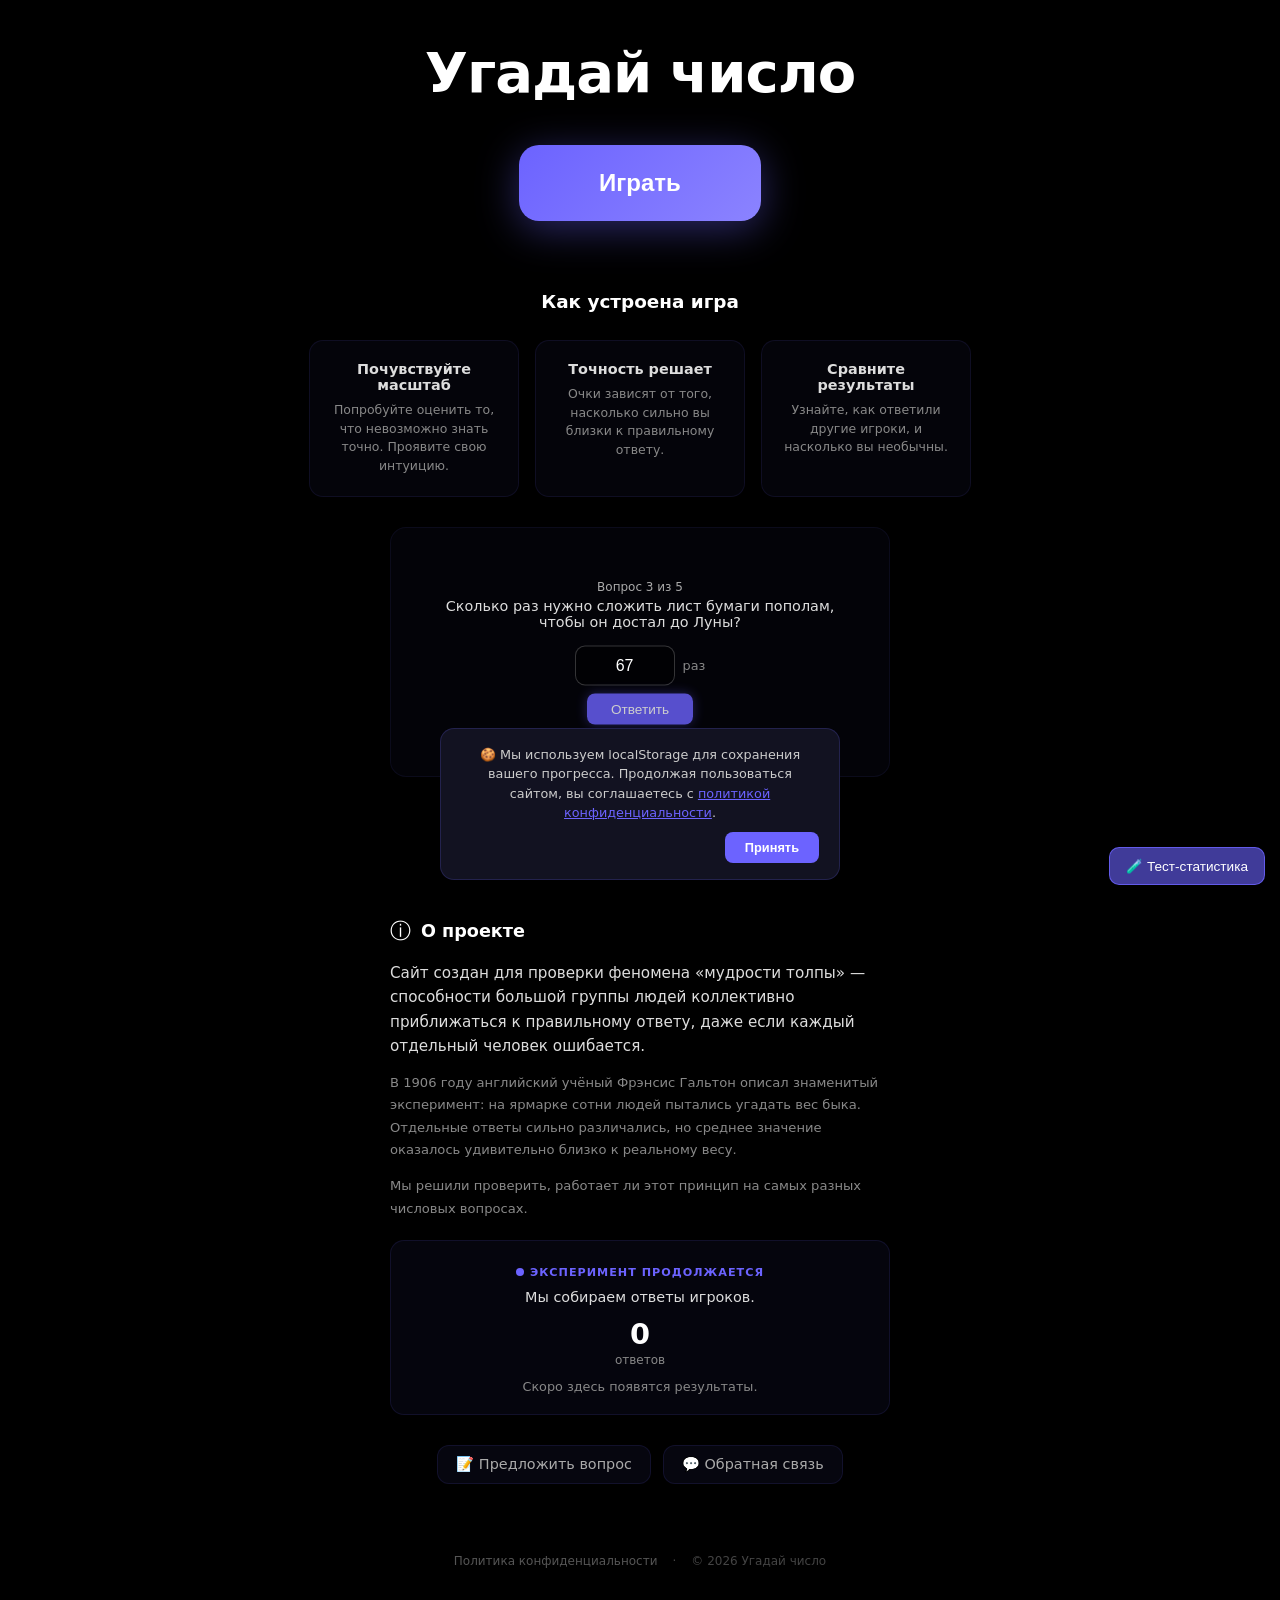
==== templates/index.html @ 9b4be5a0 "Заглушка" ====
<!DOCTYPE html>
<html lang="ru">
<head>
    <meta charset="UTF-8">
    <meta name="viewport" content="width=device-width, initial-scale=1.0">
    <title>Угадай число</title>
    <link rel="stylesheet" href="/static/style.css">
    <link rel="icon" type="image/svg+xml" href="/static/favicon.svg">
    <meta name="description" content="Угадай число — игра на интуицию. Проверьте своё чувство масштаба. Сравните себя с другими игроками.">
    <meta property="og:title" content=" Угадай число">
    <meta property="og:description" content="Проверьте интуицию — угадывайте масштаб всего на свете. 5 вопросов, реальные факты, статистика игроков.">
    <meta property="og:type" content="website">
    <meta property="og:url" content="https://ваш-домен.com">
    <style>
        .home-links {
            display: flex;
            gap: 12px;
            margin-bottom: 50px;
            flex-wrap: wrap;
            justify-content: center;
        }
        .home-link-card {
            padding: 10px 18px;
            background: rgba(108,99,255,0.06);
            border: 1px solid rgba(108,99,255,0.12);
            border-radius: 12px;
            color: #aaa;
            text-decoration: none;
            font-size: 0.9rem;
            font-weight: 500;
            cursor: pointer;
            transition: all 0.2s;
        }
        .home-link-card:hover {
            background: rgba(108,99,255,0.12);
            border-color: rgba(108,99,255,0.25);
            color: #fff;
            transform: translateY(-1px);
        }
    </style>
</head>
<body>

    <div class="container">
        <!-- Главная страница -->
        <div id="home-screen" style="display: flex; flex-direction: column; align-items: center; justify-content: center; min-height: 100vh; text-align: center; background: #000; padding: 40px 20px;">

            <!-- Заголовок -->
            <h1 style="font-size: 3.5rem; margin-bottom: 40px; letter-spacing: -1px;">Угадай число</h1>
            <!-- Кнопка Играть -->
            <button onclick="startGame()" style="padding: 24px 80px; background: linear-gradient(135deg, #6c63ff, #8b83ff); border: none; border-radius: 20px; color: #fff; font-size: 1.5rem; font-weight: 700; cursor: pointer; box-shadow: 0 8px 40px rgba(108,99,255,0.4); transition: all 0.3s; margin-bottom: 70px;"
                onmouseover="this.style.transform='translateY(-4px)'; this.style.boxShadow='0 12px 50px rgba(108,99,255,0.6)';"
                onmouseout="this.style.transform='translateY(0)'; this.style.boxShadow='0 8px 40px rgba(108,99,255,0.4)';"
            >Играть</button>

            <!-- Как это работает -->
            <style>
                .how-step {
                    opacity: 0;
                    transform: translateY(15px);
                    transition: opacity 0.45s ease, transform 0.45s ease;
                }
                .how-step.visible {
                    opacity: 1;
                    transform: translateY(0);
                }
            </style>

            <div style="max-width: 700px; width: 100%; margin: 0 auto 30px;">
                <h3 style="color: #fff; font-size: 1.15rem; font-weight: 600; margin-bottom: 28px; text-align: center;">
                    Как устроена игра
                </h3>

                <div style="display: flex; gap: 16px; justify-content: center; flex-wrap: wrap;">

                    <div class="how-step" style="flex: 1; min-width: 180px; max-width: 210px; padding: 20px 16px; background: rgba(108,99,255,0.04); border-radius: 14px; border: 1px solid rgba(108,99,255,0.1); text-align: center;">
                        <p style="color: #ddd; font-size: 0.9rem; margin: 0 0 8px; font-weight: 600;">
                            Почувствуйте масштаб
                        </p>
                        <p style="color: #888; font-size: 0.78rem; line-height: 1.5; margin: 0;">
                            Попробуйте оценить то, что невозможно знать точно. Проявите свою интуицию.
                        </p>
                    </div>

                    <div class="how-step" style="flex: 1; min-width: 180px; max-width: 210px; padding: 20px 16px; background: rgba(108,99,255,0.04); border-radius: 14px; border: 1px solid rgba(108,99,255,0.1); text-align: center;">
                        <p style="color: #ddd; font-size: 0.9rem; margin: 0 0 8px; font-weight: 600;">
                            Точность решает
                        </p>
                        <p style="color: #888; font-size: 0.78rem; line-height: 1.5; margin: 0;">
                            Очки зависят от того, насколько сильно вы близки к правильному ответу.
                        </p>
                    </div>

                    <div class="how-step" style="flex: 1; min-width: 180px; max-width: 210px; padding: 20px 16px; background: rgba(108,99,255,0.04); border-radius: 14px; border: 1px solid rgba(108,99,255,0.1); text-align: center;">
                        <p style="color: #ddd; font-size: 0.9rem; margin: 0 0 8px; font-weight: 600;">
                            Сравните результаты
                        </p>
                        <p style="color: #888; font-size: 0.78rem; line-height: 1.5; margin: 0;">
                            Узнайте, как ответили другие игроки, и насколько вы необычны.
                        </p>
                    </div>

                </div>
            </div>

            <script>
                const howSteps = document.querySelectorAll('.how-step');

                const howObserver = new IntersectionObserver((entries) => {
                    entries.forEach(entry => {
                        if (entry.isIntersecting) {
                            howSteps.forEach((step, i) => {
                                setTimeout(() => {
                                    step.classList.add('visible');
                                }, i * 300);
                            });
                        } else {
                            howSteps.forEach(step => step.classList.remove('visible'));
                        }
                    });
                }, { threshold: 0.1 });

                const howBlock = howSteps[0]?.parentElement?.parentElement;
                if (howBlock) howObserver.observe(howBlock);
            </script>
            <!-- Демо-анимация игры -->
            <div style="max-width: 500px; width: 100%; margin-bottom: 40px; padding: 20px; background: rgba(108,99,255,0.03); border-radius: 16px; border: 1px solid rgba(108,99,255,0.08); position: relative; overflow: hidden; height: 250px; display: flex; align-items: center; justify-content: center;">

                <div id="demo-container" style="text-align: center; width: 100%; position: relative;">

                    <!-- Сцена 1: Вопрос + ввод -->
                    <div id="demo-question" style="position: absolute; top: 50%; left: 50%; transform: translate(-50%, -50%); width: 100%; opacity: 1; transition: opacity 0.25s; pointer-events: none;">
                        <p style="color: #aaa; font-size: 0.75rem; margin-bottom: 4px;">Вопрос 3 из 5</p>
                        <p style="color: #ddd; font-size: 0.9rem; margin-bottom: 16px; padding: 0 10px;">Сколько раз нужно сложить лист бумаги пополам, чтобы он достал до Луны?</p>

                        <div style="display: flex; gap: 8px; justify-content: center; align-items: center; margin-bottom: 8px;">
                            <div style="position: relative; display: inline-block;">
                                <input type="text" id="demo-answer" disabled style="width: 100px; padding: 10px 12px; background: rgba(0,0,0,0.4); border: 1px solid rgba(255,255,255,0.2); border-radius: 10px; color: #fff; text-align: center; font-size: 1rem; caret-color: transparent;">
                                <span id="demo-cursor" style="position: absolute; right: 14px; top: 50%; transform: translateY(-50%); color: #6c63ff; font-size: 1.1rem; animation: demoBlink 1.8s infinite;">|</span>
                            </div>
                            <span style="color: #888; font-size: 0.8rem;">раз</span>
                        </div>
                        <button id="demo-submit-btn" disabled style="padding: 8px 24px; background: #6c63ff; border: none; border-radius: 8px; color: #fff; font-size: 0.85rem; opacity: 0.8; box-shadow: 0 0 12px rgba(108,99,255,0.4);">Ответить</button>
                    </div>

                    <!-- Сцена 2: Очки -->
                    <div id="demo-score" style="position: absolute; top: 50%; left: 50%; transform: translate(-50%, -50%); width: 100%; opacity: 0; transition: opacity 0.25s; pointer-events: none;">
                        <p style="color: #fff; font-size: 1rem; font-weight: 900; margin-bottom: 8px; text-shadow: 0 0 10px rgba(255,255,255,0.3);">Рейтинг:</p>
                        <p id="demo-score-value" style="font-size: 2.8rem; font-weight: 900; color: #ffd700; text-shadow: 0 0 30px rgba(255,215,0,0.7); margin: 0 0 6px;">0</p>
                    </div>

                    <!-- Сцена 3: Статистика -->
                    <div id="demo-stats" style="position: absolute; top: 50%; left: 50%; transform: translate(-50%, -50%); width: 100%; opacity: 0; transition: opacity 0.25s; pointer-events: none;">
                        <p style="color: #ddd; font-size: 0.9rem; font-weight: 600; margin-bottom: 8px;">Результаты</p>
                        <canvas id="demo-chart" width="420" height="170"></canvas>
                        <div id="demo-indices" style="display: flex; justify-content: center; gap: 18px; margin-top: 4px;">
                            <span class="demo-index" style="color: #b39ddb; font-size: 0.75rem; font-weight: 600; transition: transform 0.3s cubic-bezier(0.175, 0.885, 0.32, 1.275);">🧭 9.2</span>
                            <span class="demo-index" style="color: #ffe082; font-size: 0.75rem; font-weight: 600; transition: transform 0.3s cubic-bezier(0.175, 0.885, 0.32, 1.275);">⚡ 6.8</span>
                            <span class="demo-index" style="color: #ffcc80; font-size: 0.75rem; font-weight: 600; transition: transform 0.3s cubic-bezier(0.175, 0.885, 0.32, 1.275);">🎰 7.1</span>
                        </div>
                    </div>

                </div>
            </div>

            <style>
                @keyframes demoBlink {
                    0%, 40%, 100% { opacity: 1; }
                    20%, 60% { opacity: 0; }
                }
            </style>

            <script>
                let demoTimers = [];
                let demoRunning = false;
                let chartAnimFrame = null;
                let typeTimer = null;

                document.addEventListener('visibilitychange', () => {
                    if (document.hidden) {
                        demoTimers.forEach(t => clearTimeout(t));
                        demoTimers = [];
                        if (chartAnimFrame) cancelAnimationFrame(chartAnimFrame);
                        if (typeTimer) clearInterval(typeTimer);
                        demoRunning = false;
                    } else {
                        if (!demoRunning) resetDemo();
                    }
                });

                function resetDemo() {
                    if (demoRunning) return;
                    demoRunning = true;

                    demoTimers.forEach(t => clearTimeout(t));
                    demoTimers = [];
                    if (chartAnimFrame) cancelAnimationFrame(chartAnimFrame);
                    if (typeTimer) clearInterval(typeTimer);

                    const question = document.getElementById('demo-question');
                    const score = document.getElementById('demo-score');
                    const stats = document.getElementById('demo-stats');

                    // Все сцены в одной точке, управляем только opacity
                    question.style.opacity = '1';
                    score.style.opacity = '0';
                    stats.style.opacity = '0';

                    document.getElementById('demo-score-value').textContent = '0';

                    const canvas = document.getElementById('demo-chart');
                    if (canvas) canvas.getContext('2d').clearRect(0, 0, canvas.width, canvas.height);

                    document.querySelectorAll('.demo-index').forEach(el => el.style.transform = 'translateY(0)');

                    document.getElementById('demo-answer').value = '';
                    document.getElementById('demo-cursor').style.display = 'inline';

                    const btn = document.getElementById('demo-submit-btn');
                    btn.style.opacity = '0.8';
                    btn.style.transform = 'scale(1)';
                    btn.style.background = '#6c63ff';
                    btn.style.boxShadow = '0 0 12px rgba(108,99,255,0.4)';

                    demoTimers.push(setTimeout(() => {
                        document.getElementById('demo-cursor').style.display = 'none';
                        typeAnswer('67', () => {
                            demoTimers.push(setTimeout(() => {
                                pressButton();
                                demoTimers.push(setTimeout(() => {
                                    // Вопрос → очки
                                    question.style.opacity = '0';
                                    demoTimers.push(setTimeout(() => {
                                        score.style.opacity = '1';
                                        animateScoreValue(12528, () => {
                                            demoTimers.push(setTimeout(() => {
                                                // Очки → статистика
                                                score.style.opacity = '0';
                                                demoTimers.push(setTimeout(() => {
                                                    stats.style.opacity = '1';
                                                    drawDemoChart(() => {
                                                        animateIndices();
                                                        demoTimers.push(setTimeout(() => {
                                                            // Статистика → вопрос
                                                            stats.style.opacity = '0';
                                                            demoTimers.push(setTimeout(() => {
                                                                demoRunning = false;
                                                                resetDemo();
                                                            }, 300));
                                                        }, 2500));
                                                    });
                                                }, 300));
                                            }, 800));
                                        });
                                    }, 300));
                                }, 350));
                            }, 300));
                        });
                    }, 1500));
                }

                function pressButton() {
                    const btn = document.getElementById('demo-submit-btn');
                    btn.style.transform = 'scale(0.95)';
                    btn.style.background = '#5a52e0';
                    setTimeout(() => {
                        btn.style.transform = 'scale(1)';
                    }, 150);
                }

                function typeAnswer(text, callback) {
                    const input = document.getElementById('demo-answer');
                    input.value = '';
                    let i = 0;
                    typeTimer = setInterval(() => {
                        if (i <= text.length) {
                            input.value = text.substring(0, i);
                            i++;
                        } else {
                            clearInterval(typeTimer);
                            typeTimer = null;
                            if (callback) callback();
                        }
                    }, 100);
                }

                function animateScoreValue(target, callback) {
                    const el = document.getElementById('demo-score-value');
                    el.textContent = '0';
                    const duration = 500;
                    const start = performance.now();

                    function update(now) {
                        const p = Math.min((now - start) / duration, 1);
                        const eased = 1 - Math.pow(1 - p, 3);
                        const val = Math.floor(target * eased);
                        el.textContent = '+' + val.toLocaleString();
                        if (p < 1) {
                            requestAnimationFrame(update);
                        } else {
                            el.textContent = '+' + target.toLocaleString();
                            el.style.transition = 'transform 0.2s cubic-bezier(0.175, 0.885, 0.32, 1.275)';
                            el.style.transform = 'scale(1.3)';
                            setTimeout(() => {
                                el.style.transform = 'scale(1)';
                                if (callback) callback();
                            }, 200);
                        }
                    }
                    requestAnimationFrame(update);
                }

                function drawDemoChart(callback) {
                    const canvas = document.getElementById('demo-chart');
                    if (!canvas) return;
                    const ctx = canvas.getContext('2d');
                    const w = canvas.width, h = canvas.height;
                    ctx.clearRect(0, 0, w, h);

                    const bars = [
                        { pct: 10, label: '<10' },
                        { pct: 18, label: '10–35' },
                        { pct: 30, label: '35–64' },
                        { pct: 26, label: '64–102', isUser: true },
                        { pct: 16, label: '>102' }
                    ];

                    const maxPct = 30;
                    const barH = 25;
                    const gap = 5;
                    const totalH = bars.length * (barH + gap);
                    const startY = (h - totalH) / 2;
                    const chartW = w - 120;
                    const labelX = 85;

                    const animStart = performance.now();
                    const animDuration = 500;

                    function animate(now) {
                        const progress = Math.min((now - animStart) / animDuration, 1);
                        const eased = 1 - Math.pow(1 - progress, 3);

                        ctx.clearRect(0, 0, w, h);

                        bars.forEach((bar, i) => {
                            const y = startY + i * (barH + gap);
                            const barW = (bar.pct / maxPct) * chartW * 0.85 * eased;

                            const gradient = ctx.createLinearGradient(labelX, 0, labelX + barW, 0);
                            if (bar.isUser) {
                                gradient.addColorStop(0, '#ffd700');
                                gradient.addColorStop(1, '#ffaa00');
                            } else {
                                gradient.addColorStop(0, '#6c63ff');
                                gradient.addColorStop(1, '#8b83ff');
                            }
                            ctx.fillStyle = gradient;
                            ctx.shadowColor = bar.isUser ? 'rgba(255,215,0,0.4)' : 'transparent';
                            ctx.shadowBlur = bar.isUser ? 6 : 0;
                            ctx.beginPath();
                            ctx.roundRect(labelX, y, Math.max(barW, 3), barH, 5);
                            ctx.fill();
                            ctx.shadowBlur = 0;

                            if (progress > 0.3) {
                                const alpha = Math.min(1, (progress - 0.3) / 0.4);
                                ctx.globalAlpha = alpha;
                                ctx.fillStyle = bar.isUser ? '#000' : '#fff';
                                ctx.font = 'bold 10px sans-serif';
                                ctx.textAlign = barW > 45 ? 'right' : 'left';
                                const textX = barW > 45 ? labelX + barW - 8 : labelX + barW + 8;
                                ctx.fillText(bar.pct + '%', textX, y + barH/2 + 4);
                                ctx.globalAlpha = 1;
                            }

                            if (bar.isUser && progress > 0.25) {
                                ctx.fillStyle = '#ffd700';
                                ctx.font = 'bold 10px sans-serif';
                                ctx.textAlign = 'left';
                                ctx.fillText('Вы точнее 37%', labelX + barW + 8, y + barH/2 + 4);
                            }

                            ctx.fillStyle = '#999';
                            ctx.font = '9px sans-serif';
                            ctx.textAlign = 'right';
                            ctx.fillText(bar.label, labelX - 8, y + barH/2 + 3);
                        });

                        if (progress < 1) {
                            chartAnimFrame = requestAnimationFrame(animate);
                        } else {
                            if (callback) callback();
                        }
                    }
                    chartAnimFrame = requestAnimationFrame(animate);
                }

                function animateIndices() {
                    const indices = document.querySelectorAll('.demo-index');
                    indices.forEach((el, i) => {
                        setTimeout(() => {
                            el.style.transform = 'translateY(-8px)';
                            setTimeout(() => el.style.transform = 'translateY(0)', 300);
                        }, i * 100);
                    });
                }

                resetDemo();

                const demoBlock = document.getElementById('demo-container').parentElement;
                const demoObserver = new IntersectionObserver((entries) => {
                    entries.forEach(entry => {
                        if (entry.isIntersecting && !demoRunning) resetDemo();
                    });
                }, { threshold: 0.3 });
                demoObserver.observe(demoBlock);
            </script>
            <!-- О проекте -->
            <div id="project-block" style="max-width: 500px; width: 100%; margin-bottom: 30px; margin-top: 100px; text-align: left;">

                <div style="display: flex; align-items: center; gap: 10px; margin-bottom: 16px;">
                    <span style="font-size: 1.3rem;">ⓘ</span>
                    <h3 style="color: #fff; font-size: 1.1rem; margin: 0; font-weight: 600;">О проекте</h3>
                </div>

                <p style="color: #ddd; font-size: 0.95rem; line-height: 1.6; margin: 0 0 14px; font-weight: 500;">
                    Сайт создан для проверки феномена «мудрости толпы» — способности большой группы людей коллективно приближаться к правильному ответу, даже если каждый отдельный человек ошибается.
                </p>

                <p style="color: #888; font-size: 0.82rem; line-height: 1.7; margin: 0 0 14px;">
                    В 1906 году английский учёный Фрэнсис Гальтон описал знаменитый эксперимент: на ярмарке сотни людей пытались угадать вес быка. Отдельные ответы сильно различались, но среднее значение оказалось удивительно близко к реальному весу.
                </p>

                <p style="color: #888; font-size: 0.82rem; line-height: 1.7; margin: 0 0 20px;">
                    Мы решили проверить, работает ли этот принцип на самых разных числовых вопросах.
                </p>

                <!-- Статус эксперимента -->
                <div style="padding: 20px; background: rgba(108,99,255,0.05); border-radius: 14px; border: 1px solid rgba(108,99,255,0.12); text-align: center;">

                    <div style="display: inline-flex; align-items: center; gap: 6px; margin-bottom: 10px;">
                        <span style="width: 8px; height: 8px; border-radius: 50%; background: #6c63ff; animation: pulse-dot 2s infinite;"></span>
                        <span style="color: #6c63ff; font-size: 0.7rem; font-weight: 700; letter-spacing: 1px;">ЭКСПЕРИМЕНТ ПРОДОЛЖАЕТСЯ</span>
                    </div>

                    <p style="color: #ddd; font-size: 0.9rem; margin: 0 0 12px; font-weight: 500;">Мы собираем ответы игроков.</p>

                    <div style="margin-bottom: 12px;">
                        <span id="total-answers-count" style="font-size: 1.8rem; font-weight: 800; color: #fff; display: inline-block;">0</span>
                        <p style="color: #888; font-size: 0.75rem; margin: 2px 0 0;">ответов</p>
                    </div>

                    <p style="color: #888; font-size: 0.8rem; margin: 0;">Скоро здесь появятся результаты.</p>

                </div>

            </div>

            <style>
                @keyframes pulse-dot {
                    0%, 100% { opacity: 1; }
                    50% { opacity: 0.3; }
                }
            </style>

            <script>
                // Загрузка реального количества ответов
                let totalAnswersAnimated = false;

                async function loadTotalAnswers() {
                    try {
                        const response = await fetch('/api/total-answers');
                        const data = await response.json();
                        const el = document.getElementById('total-answers-count');
                        if (el && data.total) {
                            window._totalAnswersValue = data.total;
                            // Наблюдатель скролла
                            const statsBlock = document.getElementById('project-block');
                            if (statsBlock) {
                                const observer = new IntersectionObserver((entries) => {
                                    entries.forEach(entry => {
                                        if (entry.isIntersecting) {
                                            animateNumber(el, window._totalAnswersValue);
                                        }
                                    });
                                }, { threshold: 0.3 });
                                observer.observe(statsBlock);
                            }
                        }
                    } catch (e) {}
                }

                function animateNumber(el, target) {
                    const duration = 1500;
                    const start = performance.now();

                    function update(now) {
                        const p = Math.min((now - start) / duration, 1);
                        const eased = 1 - Math.pow(1 - p, 3);
                        const val = Math.floor(target * eased);
                        el.textContent = val.toLocaleString();

                        if (p < 1) {
                            requestAnimationFrame(update);
                        } else {
                            el.textContent = target.toLocaleString();

                            // Прыжок — с задержкой чтобы transition успел примениться
                            setTimeout(() => {
                                el.style.transition = 'transform 0.25s cubic-bezier(0.175, 0.885, 0.32, 1.275)';
                                el.style.transform = 'scale(1.15)';

                                setTimeout(() => {
                                    el.style.transform = 'scale(1)';
                                }, 250);
                            }, 50);
                        }
                    }
                    requestAnimationFrame(update);
                }

                loadTotalAnswers();
            </script>

            <!-- Карточки-ссылки -->
            <div class="home-links" style="margin-bottom: 50px;">
                <a class="home-link-card" href="javascript:void(0)" onclick="openForm('question')">📝 Предложить вопрос</a>
                <a class="home-link-card" href="javascript:void(0)" onclick="openForm('feedback')">💬 Обратная связь</a>
            </div>

            <!-- Футер -->
            <div style="color: #444; font-size: 0.75rem; margin-top: 20px; display: flex; gap: 15px;">
                <a href="/static/privacy.html" style="color: #555; text-decoration: none;">Политика конфиденциальности</a>
                <span>·</span>
                <span>© 2026 Угадай число</span>
            </div>
            <!-- Cookie-баннер -->
            <div id="cookie-banner" style="position: fixed; bottom: 20px; left: 50%; transform: translateX(-50%); background: rgba(20,20,35,0.95); border: 1px solid rgba(108,99,255,0.2); border-radius: 14px; padding: 16px 20px; z-index: 999; max-width: 400px; width: calc(100% - 40px); backdrop-filter: blur(20px); display: none;">
                <p style="color: #ccc; font-size: 0.8rem; margin: 0 0 10px; line-height: 1.5;">
                    🍪 Мы используем localStorage для сохранения вашего прогресса. Продолжая пользоваться сайтом, вы соглашаетесь с <a href="/static/privacy.html" style="color: #6c63ff;">политикой конфиденциальности</a>.
                </p>
                <div style="display: flex; gap: 10px; justify-content: flex-end;">
                    <button onclick="acceptCookies()" style="padding: 8px 20px; background: #6c63ff; border: none; border-radius: 8px; color: #fff; cursor: pointer; font-size: 0.8rem; font-weight: 600;">Принять</button>
                </div>
            </div>

            <script>
                function acceptCookies() {
                    localStorage.setItem('cookies_accepted', 'true');
                    document.getElementById('cookie-banner').style.display = 'none';
                }

                // Показываем баннер если ещё не принят
                if (!localStorage.getItem('cookies_accepted')) {
                    document.getElementById('cookie-banner').style.display = 'block';
                }
            </script>
        </div>

        <!-- Шапка -->
        <header style="display: none;">
            <h1>Угадай число</h1>
            <div class="score-board">
                <div class="progress-dots" id="progress-dots">
                    <span class="dot active"></span>
                    <span class="dot"></span>
                    <span class="dot"></span>
                    <span class="dot"></span>
                    <span class="dot"></span>
                </div>
                <span style="background: rgba(255,255,255,0.05); padding: 6px 10px; border-radius: 20px; font-size: 0.9rem; backdrop-filter: blur(10px); white-space: nowrap;">
                    <span id="current-score" style="color: #fff;">0</span>
                </span>
            </div>
        </header>

        <!-- Карточка вопроса -->
        <main id="game-screen" style="display: none;">
            <div class="card">
                <img id="fact-image" class="card-image blurred" src="" alt="" style="display: none;">
                <div class="question-area">
                    <div class="score-popup" id="score-popup" style="display: none;">
                        <span class="score-popup-text" id="score-popup-text">+0</span>
                    </div>
                    <p class="question-text" id="question-text">Загрузка...</p>
                </div>
                <div class="answer-area">
                    <div class="input-group">
                        <input type="number" id="user-answer" placeholder="Ваше число" autofocus autocomplete="off" inputmode="numeric" pattern="[0-9]*" step="1" min="0">
                        <span class="unit" id="unit-label"></span>
                    </div>
                    <button class="submit-btn" onclick="submitAnswer()">Ответить</button>
                </div>
            </div>
        </main>

        <!-- Таблица лидеров -->
        <aside id="leaderboard-screen" style="display: none;">
            <h2>🏆 Таблица лидеров</h2>
            <ol id="leaderboard-list"></ol>
            <button onclick="restartGame()">Играть ещё</button>
        </aside>

        <!-- Экран статистики -->
        <aside id="stats-screen" style="display: none; position: fixed; top: 0; left: 0; width: 100%; height: 100vh; z-index: 20; background: #000; overflow-y: auto; padding: 40px 20px 40px;">
            <h2 style="text-align: center; margin-bottom: 30px; color: #fff;">Результаты</h2>
            <div id="stats-container"></div>
            <div style="text-align: center; margin-top: 40px; padding-bottom: 20px;">
                <button onclick="restartGame()" style="padding: 16px 48px; background: linear-gradient(135deg, #6c63ff, #8b83ff); border: none; border-radius: 16px; color: #fff; font-size: 1.2rem; font-weight: 700; cursor: pointer; transition: all 0.3s; box-shadow: 0 4px 20px rgba(108,99,255,0.3);"
                    onmouseover="this.style.transform='translateY(-2px)'; this.style.boxShadow='0 8px 30px rgba(108,99,255,0.5)';"
                    onmouseout="this.style.transform='translateY(0)'; this.style.boxShadow='0 4px 20px rgba(108,99,255,0.3)';"
                >В меню</button>
            </div>
        </aside>
    </div>

    <script>
        let currentFactId = null;
        let totalScore = 0;
        let questionsAnswered = 0;
        const TOTAL_QUESTIONS = 5;
        const userId = getUserId();
        let currentGameAnswers = [];
        let questionStartTime = 0;

        const categoryStyles = {
            200:   { color: '#fff', glow: '#9e9e9e', bg: 'rgba(158,158,158,0.3)' },
            800:   { color: '#fff', glow: '#80deea', bg: 'rgba(128,222,234,0.3)' },
            2000:  { color: '#fff', glow: '#42a5f5', bg: 'rgba(66,165,245,0.3)' },
            4000:  { color: '#fff', glow: '#ef5350', bg: 'rgba(239,83,80,0.3)' },
            6500:  { color: '#fff', glow: '#ab47bc', bg: 'rgba(171,71,188,0.3)' },
            10000: { color: '#fff', glow: '#f48fb1', bg: 'rgba(244,143,177,0.3)' },
            15000: { color: '#fff', glow: '#ffd700', bg: 'rgba(255,215,0,0.4)' }
        };

        function getCategoryStyle(points) {
            const thresholds = Object.keys(categoryStyles).map(Number).sort((a, b) => a - b);
            let style = categoryStyles[200];
            for (const t of thresholds) if (points >= t) style = categoryStyles[t];
            return style;
        }

        function getUserId() {
            let id = localStorage.getItem('guess_user_id');
            if (!id) { id = crypto.randomUUID(); localStorage.setItem('guess_user_id', id); }
            return id;
        }

        function openForm(type) {
            const modal = document.createElement('div');
            modal.style.cssText = `position: fixed; top: 0; left: 0; width: 100%; height: 100%; background: rgba(0,0,0,0.8); z-index: 200; display: flex; align-items: center; justify-content: center;`;

            let innerHTML = '';
            if (type === 'question') {
                innerHTML = `
                    <div style="background: #1a1a2e; padding: 30px; border-radius: 16px; max-width: 450px; width: 90%; border: 1px solid rgba(255,255,255,0.1);">
                        <h3 style="margin-bottom: 15px; color: #fff;">📝 Предложить вопрос</h3>
                        <textarea id="form-question" placeholder="Введите вопрос" rows="2" style="width: 100%; padding: 12px; background: rgba(255,255,255,0.05); border: 1px solid rgba(255,255,255,0.15); border-radius: 10px; color: #fff; margin-bottom: 10px; font-size: 0.9rem; resize: none; font-family: inherit; overflow-y: auto;"></textarea>
                        <input id="form-answer" placeholder="Правильный ответ (число)" type="number" style="width: 100%; padding: 12px; background: rgba(255,255,255,0.05); border: 1px solid rgba(255,255,255,0.15); border-radius: 10px; color: #fff; margin-bottom: 10px; font-size: 0.9rem;">
                        <input id="form-unit" placeholder="Единица измерения" style="width: 100%; padding: 12px; background: rgba(255,255,255,0.05); border: 1px solid rgba(255,255,255,0.15); border-radius: 10px; color: #fff; margin-bottom: 10px; font-size: 0.9rem;">
                        <input id="form-email" placeholder="Email (необязательно)" type="email" style="width: 100%; padding: 12px; background: rgba(255,255,255,0.05); border: 1px solid rgba(255,255,255,0.15); border-radius: 10px; color: #fff; margin-bottom: 15px; font-size: 0.9rem;">
                        <div style="display: flex; gap: 10px;">
                            <button onclick="submitForm('question')" style="flex: 1; padding: 12px; background: #6c63ff; border: none; border-radius: 10px; color: #fff; cursor: pointer; font-weight: 600;">Отправить</button>
                            <button onclick="closeModal()" style="padding: 12px 20px; background: rgba(255,255,255,0.1); border: none; border-radius: 10px; color: #aaa; cursor: pointer;">Отмена</button>
                        </div>
                    </div>`;
            } else {
                innerHTML = `
                    <div style="background: #1a1a2e; padding: 30px; border-radius: 16px; max-width: 450px; width: 90%; border: 1px solid rgba(255,255,255,0.1);">
                        <h3 style="margin-bottom: 15px; color: #fff;">💬 Обратная связь</h3>
                        <textarea id="form-text" placeholder="Ваше сообщение..." rows="3" style="width: 100%; padding: 12px; background: rgba(255,255,255,0.05); border: 1px solid rgba(255,255,255,0.15); border-radius: 10px; color: #fff; margin-bottom: 10px; font-size: 0.9rem; resize: none; font-family: inherit; overflow-y: auto;"></textarea>
                        <input id="form-email2" placeholder="Email (необязательно)" type="email" style="width: 100%; padding: 12px; background: rgba(255,255,255,0.05); border: 1px solid rgba(255,255,255,0.15); border-radius: 10px; color: #fff; margin-bottom: 15px; font-size: 0.9rem;">
                        <div style="display: flex; gap: 10px;">
                            <button onclick="submitForm('feedback')" style="flex: 1; padding: 12px; background: #6c63ff; border: none; border-radius: 10px; color: #fff; cursor: pointer; font-weight: 600;">Отправить</button>
                            <button onclick="closeModal()" style="padding: 12px 20px; background: rgba(255,255,255,0.1); border: none; border-radius: 10px; color: #aaa; cursor: pointer;">Отмена</button>
                        </div>
                    </div>`;
            }

            modal.innerHTML = innerHTML;
            modal.id = 'current-modal';
            document.body.appendChild(modal);

            modal.addEventListener('click', e => { if (e.target === modal) closeModal(); });
            document.addEventListener('keydown', function esc(e) { if (e.key === 'Escape') { closeModal(); document.removeEventListener('keydown', esc); }});
        }

        function closeModal() {
            const modal = document.getElementById('current-modal');
            if (modal) modal.remove();
        }

        function submitForm(type) {
            if (type === 'question') {
                const q = document.getElementById('form-question').value.trim();
                const a = document.getElementById('form-answer').value.trim();
                const u = document.getElementById('form-unit').value.trim();
                const e = document.getElementById('form-email').value.trim();
                if (!q || !a || !u) { alert('Заполните обязательные поля!'); return; }
                fetch('/api/suggest-question', { method: 'POST', headers: {'Content-Type':'application/json'}, body: JSON.stringify({question:q, answer:parseFloat(a), unit:u, email:e}) })
                .then(() => { closeModal(); alert('✅ Вопрос отправлен!'); })
                .catch(() => { closeModal(); alert('✅ Сохранено локально!'); });
            } else {
                const t = document.getElementById('form-text').value.trim();
                const e = document.getElementById('form-email2').value.trim();
                if (!t) { alert('Напишите сообщение!'); return; }
                fetch('/api/feedback', { method: 'POST', headers: {'Content-Type':'application/json'}, body: JSON.stringify({text:t, email:e}) })
                .then(() => { closeModal(); alert('💬 Спасибо!'); })
                .catch(() => { closeModal(); alert('💬 Сохранено локально!'); });
            }
        }

        // ===== ИГРОВЫЕ ФУНКЦИИ =====
        function startGame() {
            document.getElementById('home-screen').style.display = 'none';
            document.getElementById('game-screen').style.display = 'block';
            document.querySelector('header').style.display = 'flex';
            totalScore = 0;
            questionsAnswered = 0;
            currentGameAnswers = [];
            document.getElementById('current-score').textContent = '0';
            loadQuestion();
        }

        function restartGame() {
            totalScore = 0;
            questionsAnswered = 0;
            currentGameAnswers = [];
            document.getElementById('current-score').textContent = '0';
            document.getElementById('game-screen').style.display = 'none';
            document.getElementById('leaderboard-screen').style.display = 'none';
            document.getElementById('stats-screen').style.display = 'none';
            document.querySelector('header').style.display = 'none';
            document.getElementById('home-screen').style.display = 'flex';
            document.querySelectorAll('.dot').forEach((dot, index) => {
                dot.classList.remove('active', 'done');
                if (index === 0) dot.classList.add('active');
            });
        }


        async function loadQuestion() {
            if (questionsAnswered >= TOTAL_QUESTIONS) {
                endGame();
                return;
            }
            questionStartTime = performance.now();

            const response = await fetch('/api/question');
            const data = await response.json();

            currentFactId = data.fact_id;
            document.getElementById('question-text').textContent = data.question;
            document.getElementById('unit-label').textContent = data.unit;
            document.getElementById('user-answer').value = '';
            document.getElementById('score-popup').style.display = 'none';
            document.getElementById('user-answer').focus();

            const img = document.getElementById('fact-image');
            document.querySelector('.card').classList.remove('revealed');
            if (data.image_url) {
                img.style.opacity = '0';
                img.classList.add('blurred');
                img.classList.remove('revealed');
                img.style.display = 'block';

                const newImg = new Image();
                newImg.onload = () => {
                    img.src = data.image_url;
                    img.style.opacity = '1';
                };
                newImg.src = data.image_url;

                if (newImg.complete) {
                    img.src = data.image_url;
                    img.style.opacity = '1';
                }
            } else {
                img.style.display = 'none';
            }
        }

        function multiply(factor) {
            const input = document.getElementById('user-answer');
            input.value = (parseFloat(input.value) || 0) * factor;
            input.focus();
        }

        function addZero() {
            const input = document.getElementById('user-answer');
            input.value = (input.value || '') + '0';
            input.focus();
        }

        function animateScoreBrawlStars(container, element, targetPoints, style) {
            return new Promise(resolve => {
                const duration = 1200 + (targetPoints / 15000) * 1400;
                const startTime = performance.now();

                const intensity = Math.min(1, targetPoints / 15000);
                const baseGlow = 10 + intensity * 20; // было 15 + intensity * 50
                const baseFontSize = 3.5;

                element.style.color = '#fff';
                element.style.textShadow = `
                    0 0 ${baseGlow * 0.5}px ${style.glow},
                    0 0 ${baseGlow}px ${style.glow}
                `;
                element.style.fontSize = baseFontSize + 'rem';

                function update(currentTime) {
                    const elapsed = currentTime - startTime;
                    const progress = Math.min(elapsed / duration, 1);

                    const eased = progress < 0.5
                        ? 4 * progress * progress * progress
                        : 1 - Math.pow(-2 * progress + 2, 3) / 2;

                    const currentValue = Math.floor(targetPoints * eased);
                    element.textContent = '+' + currentValue.toLocaleString();

                    if (progress < 1) {
                        requestAnimationFrame(update);
                    } else {
                        element.textContent = '+' + targetPoints.toLocaleString();

                        // Лёгкая вспышка без гигантских теней
                        element.style.textShadow = `
                            0 0 ${baseGlow * 2}px ${style.glow},
                            0 0 ${baseGlow * 4}px ${style.glow}
                        `;

                        setTimeout(() => {
                            element.style.transition = 'text-shadow 0.2s ease';
                            element.style.textShadow = ''; // Сбрасываем, чтобы CSS мог управлять
                            setTimeout(() => {
                                element.style.transition = '';
                                resolve();
                            }, 200);
                        }, 100);
                    }
                }
                requestAnimationFrame(update);
            });
        }

        async function submitAnswer() {
            const answer = parseFloat(document.getElementById('user-answer').value);
            if (isNaN(answer) || answer < 0) return;

            const btn = document.querySelector('.submit-btn');
            const input = document.getElementById('user-answer');

            if (btn.disabled) return; // двойная защита

            btn.disabled = true;
            input.disabled = true;
            btn.textContent = 'Ответить';

            const response = await fetch('/api/check', {
                method: 'POST',
                headers: { 'Content-Type': 'application/json' },
                body: JSON.stringify({ fact_id: currentFactId, user_answer: answer })
            });
            const data = await response.json();

            const answerTime = (performance.now() - questionStartTime) / 1000;
            // После получения data:
            currentGameAnswers.push({
                fact_id: currentFactId,
                question: document.getElementById('question-text').textContent,
                user_answer: answer,
                correct_answer: data.correct_answer,
                points: data.points,
                answer_time: answerTime
            });

            // Отправляем на сервер
            fetch('/api/save-answer', {
                method: 'POST',
                headers: { 'Content-Type': 'application/json' },
                body: JSON.stringify({
                    fact_id: currentFactId,
                    user_answer: answer,
                    correct_answer: data.correct_answer,
                    points: data.points,
                    user_id: userId
                })
            });

            const img = document.getElementById('fact-image');
            if (img.style.display !== 'none') {
                img.classList.remove('blurred');
                img.classList.add('revealed');
                document.querySelector('.card').classList.add('revealed');
            }

            const style = getCategoryStyle(data.points);
            const popup = document.getElementById('score-popup');
            const popupText = document.getElementById('score-popup-text');

            // Шаг 1: Набор очков
            popup.style.display = 'block';
            popup.style.opacity = '1';
            await animateScoreBrawlStars(popup, popupText, data.points, style);

            // Шаг 2: Корона для 15000
            if (data.points >= 15000) {
                popup.classList.add('crowned');
                popupText.style.textShadow = ''; //0 0 8px #ffd700
                popupText.textContent = '+' + data.points.toLocaleString();

                await new Promise(r => setTimeout(r, 2400));

                popup.classList.add('crowned-flyaway');
                await new Promise(r => setTimeout(r, 600));

                popup.classList.remove('crowned', 'crowned-flyaway');
                popupText.style.textShadow = '';
            }

            // Шаг 3: Перелёт в общий счёт
            await cartoonFlyToTotal(popup, data.points, style);

            // Шаг 4: Общий счёт
            totalScore += data.points;
            document.getElementById('current-score').textContent = totalScore.toLocaleString();
            animateTotalBump();

            questionsAnswered++;

            // Обновляем точки после ответа
            document.querySelectorAll('.dot').forEach((dot, index) => {
                dot.classList.remove('active', 'done');
                if (index < questionsAnswered) dot.classList.add('done');
                if (index === questionsAnswered && questionsAnswered < TOTAL_QUESTIONS) dot.classList.add('active');
            });

            let pause;
            if (data.points >= 15000) pause = 300;
            else if (data.points >= 10000) pause = 800;
            else if (data.points >= 6500) pause = 1000;
            else pause = 800;

            setTimeout(() => {
                btn.disabled = false;
                input.disabled = false;
                btn.textContent = 'Ответить';
                input.focus();
                loadQuestion();
            }, pause);
        }

        function cartoonFlyToTotal(popup, points, style) {
            return new Promise(resolve => {
                const totalEl = document.getElementById('current-score');
                const popupRect = popup.getBoundingClientRect();
                const totalRect = totalEl.getBoundingClientRect();

                const startX = popupRect.left + popupRect.width / 2;
                const startY = popupRect.top + popupRect.height / 2;
                const endX = totalRect.left + totalRect.width / 2;
                const endY = totalRect.top + totalRect.height / 2;

                const flyer = document.createElement('div');
                flyer.textContent = '+' + points.toLocaleString();
                flyer.style.cssText = `
                    position: fixed;
                    left: ${startX}px;
                    top: ${startY}px;
                    font-size: 2rem;
                    font-weight: 900;
                    color: ${style.color};
                    text-shadow: 0 0 20px ${style.glow}, 0 0 40px ${style.glow};
                    z-index: 1000;
                    pointer-events: none;
                    transform: translate(-50%, -50%) scale(1);
                `;
                document.body.appendChild(flyer);

                popup.style.display = 'none';

                const totalDuration = 600;
                const startTime = performance.now();

                function animate(currentTime) {
                    const elapsed = currentTime - startTime;
                    const progress = Math.min(elapsed / totalDuration, 1);

                    let currentX = startX;
                    let currentY = startY;
                    let scale = 1;

                    if (progress < 0.2) {
                        const p = progress / 0.2;
                        currentY = startY - 40 * Math.sin(p * Math.PI);
                        scale = 1 + p * 0.3;
                    } else if (progress < 0.35) {
                        const p = (progress - 0.2) / 0.15;
                        currentY = startY + p * 50;
                        scale = 1.3 - p * 0.4;
                    } else {
                        const p = (progress - 0.35) / 0.65;
                        const eased = Math.pow(p, 3);
                        currentX = startX + (endX - startX) * eased;
                        currentY = startY + 50 + (endY - startY - 50) * eased;
                        scale = 0.9 - p * 0.5;
                    }

                    flyer.style.left = currentX + 'px';
                    flyer.style.top = currentY + 'px';
                    flyer.style.transform = `translate(-50%, -50%) scale(${scale})`;
                    flyer.style.opacity = 1 - progress * 0.2;

                    if (progress < 1) {
                        requestAnimationFrame(animate);
                    } else {
                        flyer.style.transition = 'all 0.1s ease';
                        flyer.style.transform = 'translate(-50%, -50%) scale(1.5)';
                        flyer.style.opacity = '0';
                        setTimeout(() => {
                            flyer.remove();
                            resolve();
                        }, 100);
                    }
                }
                requestAnimationFrame(animate);
            });
        }
        function animateTotalBump() {
            const el = document.getElementById('current-score');
            el.style.transition = 'transform 0.15s cubic-bezier(0.175, 0.885, 0.32, 1.275)';
            el.style.transform = 'scale(1.5)';
            el.style.color = '#ffd700';
            setTimeout(() => {
                el.style.transform = 'scale(1)';
                el.style.color = '#fff';
            }, 200);
        }

        async function endGame() {
            document.getElementById('game-screen').style.display = 'none';
            document.getElementById('leaderboard-screen').style.display = 'none';
            document.getElementById('stats-screen').style.display = 'block';

            // Сохраняем общий счёт
            await fetch('/api/save-score', {
                method: 'POST',
                headers: { 'Content-Type': 'application/json' },
                body: JSON.stringify({ user_id: userId, score: totalScore })
            });

            // Загружаем статистику
            await loadStats();
            loadLeaderboard();
        }

        async function loadStats() {
            const container = document.getElementById('stats-container');

            let html = '';

            // Легенда
            html += `
                <div id="legend-block" style="max-width: 550px; margin: 0 auto 25px auto; padding: 14px 20px; background: rgba(108,99,255,0.06); border-radius: 14px; border: 1px solid rgba(108,99,255,0.12); font-size: 0.85rem; color: #aaa; font-weight: 600; text-align: center;">
                    <span class="legend-icon">🙋</span> Вы
                    <span style="margin: 0 16px;"></span>
                    <span class="legend-icon">👥</span> Игроки
                    <span style="margin: 0 16px;"></span>
                    <span class="legend-icon">%</span> — доля ответов в диапазоне
                </div>
            `;

            // Заглушка на время загрузки
            container.innerHTML = html + `
                <div style="text-align: center; padding: 60px 20px; color: #555; font-size: 1rem;">
                    Ожидание результатов...
                </div>
            `;

            // Графики
            const factIds = currentGameAnswers.map(a => a.fact_id);
            const statsRes = await fetch('/api/stats-batch', {
                method: 'POST',
                headers: { 'Content-Type': 'application/json' },
                body: JSON.stringify({ fact_ids: factIds })
            });
            const allStats = await statsRes.json();

            for (let i = 0; i < currentGameAnswers.length; i++) {
                const ans = currentGameAnswers[i];
                const stats = allStats[String(ans.fact_id)] || { bins: [], total_answers: 0 };

                html += `<div class="stats-chart">`;
                html += `<h3>Вопрос ${i + 1}: ${ans.question}</h3>`;

                if (stats.bins && stats.bins.length > 0) {
                    html += `<canvas id="chart-${i}" width="550" height="250"></canvas>`;

                    const allAnswers = stats.all_answers || [];
                    const correctAnswer = stats.correct_answer;
                    const errors = [];
                    allAnswers.forEach(a => errors.push(Math.abs(a - correctAnswer)));
                    errors.sort((a, b) => a - b);
                    const medianError = errors.length > 0 ? errors[Math.floor(errors.length / 2)] : 0;

                    let difficultyStars;
                    if (medianError < correctAnswer * 0.1) difficultyStars = '⭐⭐⭐⭐⭐';
                    else if (medianError < correctAnswer * 0.3) difficultyStars = '⭐⭐⭐⭐';
                    else if (medianError < correctAnswer * 0.7) difficultyStars = '⭐⭐⭐';
                    else if (medianError < correctAnswer * 2) difficultyStars = '⭐⭐';
                    else difficultyStars = '⭐';

                    html += `<span class="your-answer-marker">Ваш ответ: ${ans.user_answer.toLocaleString()}</span>`;
                    html += `<p style="color: #ffd700; margin-top: 5px; font-size: 0.85rem;">Сложность: ${difficultyStars}</p>`;
                } else {
                    html += `<p style="color: #888;">Вы первый, кто ответил на этот вопрос!</p>`;
                }
                html += `</div>`;
            }

            // ===== РАСЧЁТ ИНДЕКСОВ =====

            const totalPoints = currentGameAnswers.reduce((sum, a) => sum + a.points, 0);

            const rankRes = await fetch('/api/score-percentile', {
                method: 'POST',
                headers: { 'Content-Type': 'application/json' },
                body: JSON.stringify({ score: totalPoints })
            });
            const rankData = await rankRes.json();
            const topPercent = 100 - rankData.percentile;

            // Калибровка
            let calibrationScore = 0;
            currentGameAnswers.forEach(ans => {
                if (ans.correct_answer > 0) {
                    const orderCorrect = Math.floor(Math.log10(ans.correct_answer));
                    const orderUser = Math.floor(Math.log10(Math.max(1, Math.abs(ans.user_answer))));
                    const orderDiff = Math.abs(orderCorrect - orderUser);
                    if (orderDiff === 0) calibrationScore += 10;
                    else if (orderDiff === 1) calibrationScore += 7;
                    else if (orderDiff === 2) calibrationScore += 4;
                    else calibrationScore += 1;
                }
            });
            const calibration = parseFloat((calibrationScore / currentGameAnswers.length).toFixed(2));

            // Уверенность
            const avgTime = currentGameAnswers.reduce((sum, a) => sum + (a.answer_time), 0) / currentGameAnswers.length;
            const confidence = Math.min(10, Math.max(0, parseFloat(((1 - avgTime / 15) * 10).toFixed(2))));

            // Рискованность
            let riskScore = 0;
            currentGameAnswers.forEach(ans => {
                if (ans.correct_answer > 0) {
                    const ratio = Math.abs(ans.user_answer) / Math.max(1, ans.correct_answer);
                    if (ratio > 100 || ratio < 0.01) riskScore += 10;
                    else if (ratio > 10 || ratio < 0.1) riskScore += 7;
                    else if (ratio > 2 || ratio < 0.5) riskScore += 4;
                    else riskScore += 1;
                }
            });
            const riskiness = Math.min(10, parseFloat((riskScore / currentGameAnswers.length).toFixed(2)));

            // ===== HTML БЛОК =====

            html += `
                <div id="rating-block" style="max-width: 550px; margin: 30px auto 0 auto; text-align: center; padding: 25px; background: rgba(108,99,255,0.08); border-radius: 16px; border: 1px solid rgba(108,99,255,0.15);">
                    <p style="font-size: 1.2rem; color: #ddd; margin-bottom: 8px;">
                        Рейтинг: <span id="rating-score" style="font-weight: 800; color: #ffd700; text-shadow: 0 0 10px rgba(255,215,0,0.3);">0 баллов</span>
                    </p>
                    <p style="font-size: 1.2rem; color: #ddd; margin-bottom: 20px;">
                        <span id="rating-percent" style="font-weight: 800; color: #8b83ff;">Топ 100%</span>
                    </p>
                    <div style="display: flex; justify-content: space-around; gap: 10px;">
                        <div style="text-align: center; position: relative;">
                            <canvas id="ring-calibration" width="80" height="80"></canvas>
                            <div style="color: #ddd; font-size: 0.8rem; margin-top: 4px; font-weight: 600;">
                                Калибровка
                                <span class="info-icon" data-tooltip="Насколько точно вы оцениваете масштаб чисел. Учитывает, попадаете ли вы в правильный разряд." style="cursor: help; display: inline-block; width: 16px; height: 16px; background: rgba(255,255,255,0.15); border-radius: 50%; text-align: center; line-height: 16px; font-size: 10px; color: #aaa; margin-left: 2px;">?</span>
                            </div>
                        </div>
                        <div style="text-align: center; position: relative;">
                            <canvas id="ring-confidence" width="80" height="80"></canvas>
                            <div style="color: #ddd; font-size: 0.8rem; margin-top: 4px; font-weight: 600;">
                                Уверенность
                                <span class="info-icon" data-tooltip="Отражает вашу скорость принятия решений. Чем быстрее вы отвечаете, тем выше показатель." style="cursor: help; display: inline-block; width: 16px; height: 16px; background: rgba(255,255,255,0.15); border-radius: 50%; text-align: center; line-height: 16px; font-size: 10px; color: #aaa; margin-left: 2px;">?</span>
                            </div>
                        </div>
                        <div style="text-align: center; position: relative;">
                            <canvas id="ring-riskiness" width="80" height="80"></canvas>
                            <div style="color: #ddd; font-size: 0.8rem; margin-top: 4px; font-weight: 600;">
                                Рискованность
                                <span class="info-icon" data-tooltip="Насколько часто вы выбираете экстремальные, неожиданные числа вместо безопасных средних." style="cursor: help; display: inline-block; width: 16px; height: 16px; background: rgba(255,255,255,0.15); border-radius: 50%; text-align: center; line-height: 16px; font-size: 10px; color: #aaa; margin-left: 2px;">?</span>
                            </div>
                        </div>
                    </div>
                </div>
            `;

            container.innerHTML = html;

            for (let i = 0; i < currentGameAnswers.length; i++) {
                const canvas = document.getElementById(`chart-${i}`);
                if (canvas) {
                    const stats = allStats[String(currentGameAnswers[i].fact_id)];
                    if (stats && stats.bins && stats.bins.length > 0) {
                        drawChart(`chart-${i}`, stats, currentGameAnswers[i].user_answer);
                    }
                }
            }
            // Анимация легенды при каждом скролле
            const legendBlock = document.getElementById('legend-block');
            if (legendBlock) {
                let wasVisible = false;

                const legendObserver = new IntersectionObserver((entries) => {
                    entries.forEach(entry => {
                        if (entry.isIntersecting && !wasVisible) {
                            wasVisible = true;
                            const icons = entry.target.querySelectorAll('.legend-icon');
                            icons.forEach((icon, i) => {
                                setTimeout(() => {
                                    icon.style.transition = 'transform 0.3s cubic-bezier(0.175, 0.885, 0.32, 1.275)';
                                    icon.style.transform = 'translateY(-6px)';
                                    setTimeout(() => {
                                        icon.style.transform = 'translateY(0)';
                                    }, 300);
                                }, i * 100);
                            });
                        }
                        if (!entry.isIntersecting) {
                            wasVisible = false;
                        }
                    });
                }, { threshold: 0.3 });

                legendObserver.observe(legendBlock);
            }
            // Тултипы
            document.querySelectorAll('.info-icon').forEach(icon => {
                icon.addEventListener('mouseenter', function(e) {
                    const tooltip = document.createElement('div');
                    tooltip.className = 'custom-tooltip';
                    tooltip.textContent = this.dataset.tooltip;
                    tooltip.style.cssText = `
                        position: fixed;
                        left: ${e.clientX + 10}px;
                        top: ${e.clientY - 10}px;
                        background: rgba(0,0,0,0.9);
                        color: #ddd;
                        padding: 8px 12px;
                        border-radius: 8px;
                        font-size: 0.75rem;
                        max-width: 200px;
                        z-index: 1000;
                        pointer-events: none;
                        border: 1px solid rgba(255,255,255,0.15);
                    `;
                    document.body.appendChild(tooltip);
                    this._tooltip = tooltip;
                });
                icon.addEventListener('mouseleave', function() {
                    if (this._tooltip) {
                        this._tooltip.remove();
                        this._tooltip = null;
                    }
                });
                icon.addEventListener('mousemove', function(e) {
                    if (this._tooltip) {
                        this._tooltip.style.left = (e.clientX + 10) + 'px';
                        this._tooltip.style.top = (e.clientY - 10) + 'px';
                    }
                });
            });

            // ===== АНИМАЦИЯ =====

            const ratingBlock = document.getElementById('rating-block');
            let animated = false;

            const ratingObserver = new IntersectionObserver((entries) => {
                entries.forEach(entry => {
                    if (entry.isIntersecting && !animated) {
                        animated = true;
                        animateRating(totalPoints, topPercent);
                        animateRing('ring-calibration', calibration, '#6c63ff');
                        animateRing('ring-confidence', confidence, '#ffd700');
                        animateRing('ring-riskiness', riskiness, '#ef5350');
                    }
                    if (!entry.isIntersecting) {
                        animated = false;
                    }
                });
            }, { threshold: 0.5 });

            if (ratingBlock) ratingObserver.observe(ratingBlock);

            function animateRating(targetScore, targetPercent) {
                const scoreEl = document.getElementById('rating-score');
                const percentEl = document.getElementById('rating-percent');
                const duration = 800;
                const startTime = performance.now();

                function update(currentTime) {
                    const elapsed = currentTime - startTime;
                    const progress = Math.min(elapsed / duration, 1);
                    const eased = 1 - Math.pow(1 - progress, 3);

                    scoreEl.textContent = Math.floor(targetScore * eased).toLocaleString() + ' баллов';
                    percentEl.textContent = 'Топ ' + Math.floor(100 - eased * (100 - targetPercent)) + '%';

                    if (progress < 1) {
                        requestAnimationFrame(update);
                    } else {
                        scoreEl.textContent = targetScore.toLocaleString() + ' баллов';
                        percentEl.textContent = 'Топ ' + targetPercent + '%';

                        // Прыжок блока
                        const block = document.getElementById('rating-block');
                        block.style.transition = 'transform 0.2s cubic-bezier(0.175, 0.885, 0.32, 1.275)';
                        block.style.transform = 'scale(1.03)';
                        setTimeout(() => block.style.transform = 'scale(1)', 200);
                    }
                }
                requestAnimationFrame(update);
            }

            function animateRing(canvasId, targetValue, color) {
                const canvas = document.getElementById(canvasId);
                if (!canvas) return;
                const ctx = canvas.getContext('2d');
                const cx = 40, cy = 40, radius = 32;
                const duration = 1000;
                const startTime = performance.now();

                function draw(progress) {
                    ctx.clearRect(0, 0, 80, 80);

                    ctx.beginPath();
                    ctx.arc(cx, cy, radius, 0, Math.PI * 2);
                    ctx.strokeStyle = 'rgba(255,255,255,0.08)';
                    ctx.lineWidth = 6;
                    ctx.stroke();

                    const endAngle = -Math.PI / 2 + (progress * (targetValue / 10)) * Math.PI * 2;
                    ctx.beginPath();
                    ctx.arc(cx, cy, radius, -Math.PI / 2, endAngle);
                    ctx.strokeStyle = color;
                    ctx.lineWidth = 6;
                    ctx.lineCap = 'round';
                    ctx.shadowColor = color;
                    ctx.shadowBlur = 8;
                    ctx.stroke();
                    ctx.shadowBlur = 0;

                    ctx.fillStyle = '#fff';
                    ctx.font = 'bold 18px sans-serif';
                    ctx.textAlign = 'center';
                    ctx.fillText((progress * targetValue).toFixed(1), cx, cy + 6);
                }

                function update(currentTime) {
                    const elapsed = currentTime - startTime;
                    const progress = Math.min(elapsed / duration, 1);
                    const eased = 1 - Math.pow(1 - progress, 3);
                    draw(eased);

                    if (progress < 1) {
                        requestAnimationFrame(update);
                    } else {
                        draw(1);
                    }
                }
                requestAnimationFrame(update);
            }
        }


        function drawChart(canvasId, stats, userVal) {
            const canvas = document.getElementById(canvasId);
            if (!canvas) return;

            const ctx = canvas.getContext('2d');
            const width = canvas.width;
            const height = canvas.height;
            const padding = { top: 20, right: 70, bottom: 35, left: 90 };
            const chartW = width - padding.left - padding.right;
            const chartH = height - padding.top - padding.bottom;

            const allAnswers = stats.all_answers || [];
            const correctAnswer = stats.correct_answer;
            const total = stats.total_answers;

            if (!correctAnswer || allAnswers.length === 0) return;

            function fmt(n) {
                if (n >= 1000000000) return Math.round(n / 1000000000) + 'B';
                if (n >= 1000000) return Math.round(n / 1000000) + 'M';
                if (n >= 1000) return Math.round(n / 1000) + 'k';
                if (n >= 1) return Math.round(n).toString();
                if (n >= 0.01) return n.toFixed(2);
                return n.toFixed(4);
            }

            const center = correctAnswer;
            const correctPosition = [3, 4, 5][Math.floor(Math.random() * 3)];

            const centerStart = center * 0.8;
            const centerEnd = center * 1.25;

            const leftCount = correctPosition;
            const rightCount = 8 - correctPosition;

            const leftBoundaries = [];
            for (let i = leftCount; i > 0; i--) {
                leftBoundaries.push(centerStart * (i / (leftCount + 1)) * 0.5);
            }

            const rightBoundaries = [];
            for (let i = 1; i <= rightCount; i++) {
                rightBoundaries.push(centerEnd * (1 + (i / (rightCount + 1)) * 4));
            }

            let boundaries = [...leftBoundaries, centerStart, centerEnd, ...rightBoundaries];
            boundaries.sort((a, b) => a - b);

            const filtered = [boundaries[0]];
            for (let i = 1; i < boundaries.length; i++) {
                if (fmt(boundaries[i]) !== fmt(filtered[filtered.length - 1])) {
                    filtered.push(boundaries[i]);
                }
            }

            const ranges = [];

            for (let i = 0; i < 10; i++) {
                let start, end, label;

                if (i === 0) {
                    start = 0;
                    end = filtered[0];
                    label = `< ${fmt(end)}`;
                } else if (i === 9) {
                    start = filtered[filtered.length - 1];
                    end = Infinity;
                    label = `> ${fmt(start)}`;
                } else {
                    const idx = i - 1;
                    if (idx < filtered.length - 1) {
                        start = filtered[idx];
                        end = filtered[idx + 1];
                    } else {
                        start = filtered[filtered.length - 2] || 0;
                        end = filtered[filtered.length - 1] || start * 2;
                    }
                    const s = fmt(start), e = fmt(end);
                    label = s === e ? fmt(start) : `${s}-${e}`;
                }

                let count = 0;
                allAnswers.forEach(a => {
                    if (i === 0 && a < end) count++;
                    else if (i === 9 && a >= start) count++;
                    else if (a >= start && a < end) count++;
                });

                const isUser = i === 0 ? userVal < end :
                               i === 9 ? userVal >= start :
                               (userVal >= start && userVal < end);
                const pct = total > 0 ? Math.round((count / total) * 100) : 0;

                ranges.push({ count, pct: Math.max(pct, isUser ? 1 : 0), label, isUser });
            }

            const userFound = ranges.some(r => r.isUser);
            if (!userFound) {
                if (userVal < (filtered[0] || 0)) {
                    ranges[0].isUser = true;
                    ranges[0].pct = Math.max(ranges[0].pct, 1);
                } else {
                    ranges[9].isUser = true;
                    ranges[9].pct = Math.max(ranges[9].pct, 1);
                }
            }

            // Считаем процентиль один раз
            let betterThan = 0;
            allAnswers.forEach(a => {
                if (Math.abs(a - correctAnswer) > Math.abs(userVal - correctAnswer)) {
                    betterThan++;
                }
            });
            const percentile = total > 0 ? Math.round((betterThan / total) * 100) : 0;
            const statsText = `ВЫ ТОЧНЕЕ ${percentile}%`;

            // Считаем сложность вопроса (без выбросов)
            const errors = [];
            allAnswers.forEach(a => {
                errors.push(Math.abs(a - correctAnswer));
            });
            errors.sort((a, b) => a - b);

            // Медианная ошибка (устойчива к выбросам)
            const medianError = errors.length > 0 ? errors[Math.floor(errors.length / 2)] : 0;
            const normalizedError = correctAnswer > 0 ? medianError / correctAnswer : 0;

            let difficultyStars;
            if (normalizedError < 0.10) difficultyStars = '⭐⭐⭐⭐⭐'; // очень сложный
            else if (normalizedError < 0.25) difficultyStars = '⭐⭐⭐⭐';
            else if (normalizedError < 0.50) difficultyStars = '⭐⭐⭐';
            else if (normalizedError < 1.00) difficultyStars = '⭐⭐';
            else difficultyStars = '⭐'; // лёгкий
            console.log(`medianError=${medianError}, normalizedError=${normalizedError}, stars=${difficultyStars}`);
            const difficultyText = `Сложность: ${difficultyStars}`;

            const maxPct = Math.max(...ranges.map(r => r.pct), 1);
            const barHeight = Math.min(26, (chartH / 10) - 4);
            const totalBarsHeight = 10 * (barHeight + 4);
            const startY = padding.top + Math.max(0, (chartH - totalBarsHeight) / 2);
            const statsY = startY + 10 * (barHeight + 4) + 16;

            let animationPlayed = false;

            const observer = new IntersectionObserver((entries) => {
                entries.forEach(entry => {
                    if (entry.isIntersecting) {
                        animationPlayed = true;
                        animateBars();
                    } else {
                        animationPlayed = false;
                    }
                });
            }, { threshold: 0.3 });

            observer.observe(canvas);

            drawStatic();

            function drawStatic() {
                ctx.clearRect(0, 0, width, height);

                ctx.fillStyle = '#888';
                ctx.font = '10px sans-serif';
                ctx.textAlign = 'right';
                ranges.forEach((range, i) => {
                    const y = startY + i * (barHeight + 4) + barHeight / 2 + 3;
                    ctx.fillText(range.label, padding.left - 10, y);
                });

                // Сложность
                ctx.fillStyle = '#aaa';
                ctx.font = '11px sans-serif';
                ctx.textAlign = 'center';
                ctx.fillText(difficultyText, padding.left + chartW / 2, statsY - 16);

                // Статистика
                ctx.fillStyle = '#ffd700';
                ctx.font = 'bold 12px sans-serif';
                ctx.textAlign = 'center';
                ctx.shadowColor = 'rgba(255,215,0,0.5)';
                ctx.shadowBlur = 10;
                ctx.fillText(statsText, padding.left + chartW / 2, statsY);
                ctx.shadowBlur = 0;

                ctx.fillStyle = '#555';
                ctx.font = '13px sans-serif';
                ctx.textAlign = 'center';
                ctx.fillText('↕ Прокрутите', width / 2, height / 2);
            }

            function animateBars() {
                const startTime = performance.now();
                const animDuration = 900;

                function animate(currentTime) {
                    const elapsed = currentTime - startTime;
                    const progress = Math.min(elapsed / animDuration, 1);
                    const eased = 1 - Math.pow(1 - progress, 3);

                    ctx.clearRect(0, 0, width, height);

                    ranges.forEach((range, i) => {
                        const y = startY + i * (barHeight + 4);

                        const minBarW = range.pct <= 3 ? 10 + range.pct * 8 : 35;
                        const rawBarW = (range.pct / maxPct) * chartW * 0.9;
                        const barW = Math.max(rawBarW * eased, (range.pct > 0 || range.isUser) ? minBarW * eased : 1);

                        const pctAlpha = Math.min(1, Math.max(0, (progress - 0.3) / 0.4));
                        const displayPct = Math.round(range.pct * eased);

                        const gradient = ctx.createLinearGradient(padding.left, 0, padding.left + barW, 0);
                        if (range.isUser) {
                            gradient.addColorStop(0, '#ffd700');
                            gradient.addColorStop(1, '#ffaa00');
                        } else {
                            gradient.addColorStop(0, '#6c63ff');
                            gradient.addColorStop(1, '#8b83ff');
                        }
                        ctx.fillStyle = gradient;

                        if (barW > 1) {
                            const radius = Math.min(6, barHeight / 2);
                            ctx.beginPath();
                            ctx.moveTo(padding.left + radius, y);
                            ctx.lineTo(padding.left + barW - radius, y);
                            ctx.quadraticCurveTo(padding.left + barW, y, padding.left + barW, y + radius);
                            ctx.lineTo(padding.left + barW, y + barHeight - radius);
                            ctx.quadraticCurveTo(padding.left + barW, y + barHeight, padding.left + barW - radius, y + barHeight);
                            ctx.lineTo(padding.left + radius, y + barHeight);
                            ctx.quadraticCurveTo(padding.left, y + barHeight, padding.left, y + barHeight - radius);
                            ctx.lineTo(padding.left, y + radius);
                            ctx.quadraticCurveTo(padding.left, y, padding.left + radius, y);
                            ctx.closePath();
                            ctx.fill();
                        }

                        if ((range.pct > 0 || range.isUser) && progress > 0.3) {
                            ctx.globalAlpha = pctAlpha;
                            ctx.fillStyle = range.isUser ? '#000' : '#fff';
                            ctx.font = 'bold 10px sans-serif';
                            ctx.textAlign = 'right';
                            const textX = padding.left + barW - 2; //-6
                            ctx.fillText(Math.max(displayPct, range.isUser ? 1 : 0) + '%', textX, y + barHeight / 2 + 4);
                            ctx.globalAlpha = 1;
                        }

                        if (range.isUser && progress > 0.2) {
                            ctx.fillStyle = '#ffd700';
                            ctx.font = 'bold 10px sans-serif';
                            ctx.textAlign = 'left';
                            ctx.fillText(statsText, padding.left + barW + 6, y + barHeight / 2 + 4);
                        }
                    });

                    ctx.fillStyle = '#888';
                    ctx.font = '10px sans-serif';
                    ctx.textAlign = 'right';
                    ranges.forEach((range, i) => {
                        const y = startY + i * (barHeight + 4) + barHeight / 2 + 3;
                        ctx.fillText(range.label, padding.left - 10, y);
                    });

                    if (progress < 1) {
                        requestAnimationFrame(animate);
                    }
                }

                requestAnimationFrame(animate);
            }
            const userRange = ranges.find(r => r.isUser);
            return userRange ? userRange.pct : 0;
        }

        async function loadLeaderboard() {
            const response = await fetch('/api/leaderboard');
            const data = await response.json();
            const list = document.getElementById('leaderboard-list');
            list.innerHTML = data.map(entry =>
                `<li>${entry.nickname} — ${entry.best_score.toLocaleString()} очков</li>`
            ).join('');
        }


        function openQuestionForm() {
            // Копируем форму из showComingSoon для "Предложить вопрос"
            const modal = document.createElement('div');
            modal.style.cssText = `position: fixed; top: 0; left: 0; width: 100%; height: 100%; background: rgba(0,0,0,0.8); z-index: 200; display: flex; align-items: center; justify-content: center;`;
            modal.innerHTML = `<div style="background: #1a1a2e; padding: 30px; border-radius: 16px; max-width: 450px; width: 90%; border: 1px solid rgba(255,255,255,0.1);">
                <h3 style="margin-bottom: 15px; color: #fff;">📝 Предложить вопрос</h3>
                <textarea id="suggest-question2" placeholder="Введите вопрос" rows="2" style="width: 100%; padding: 12px; background: rgba(255,255,255,0.05); border: 1px solid rgba(255,255,255,0.15); border-radius: 10px; color: #fff; margin-bottom: 10px; font-size: 0.9rem; resize: none; font-family: inherit;"></textarea>
                <input id="suggest-answer2" placeholder="Правильный ответ (число)" type="number" style="width: 100%; padding: 12px; background: rgba(255,255,255,0.05); border: 1px solid rgba(255,255,255,0.15); border-radius: 10px; color: #fff; margin-bottom: 10px; font-size: 0.9rem;">
                <input id="suggest-unit2" placeholder="Единица измерения" style="width: 100%; padding: 12px; background: rgba(255,255,255,0.05); border: 1px solid rgba(255,255,255,0.15); border-radius: 10px; color: #fff; margin-bottom: 10px; font-size: 0.9rem;">
                <input id="suggest-email2" placeholder="Email (необязательно)" type="email" style="width: 100%; padding: 12px; background: rgba(255,255,255,0.05); border: 1px solid rgba(255,255,255,0.15); border-radius: 10px; color: #fff; margin-bottom: 15px; font-size: 0.9rem;">
                <div style="display: flex; gap: 10px;">
                    <button onclick="submitQuestion2()" style="flex: 1; padding: 12px; background: #6c63ff; border: none; border-radius: 10px; color: #fff; cursor: pointer; font-weight: 600;">Отправить</button>
                    <button onclick="this.closest('div').parentElement.remove()" style="padding: 12px 20px; background: rgba(255,255,255,0.1); border: none; border-radius: 10px; color: #aaa; cursor: pointer;">Отмена</button>
                </div>
            </div>`;
            document.body.appendChild(modal);
            modal.addEventListener('click', e => { if (e.target === modal) modal.remove(); });
            document.addEventListener('keydown', function esc(e) { if (e.key === 'Escape') { modal.remove(); document.removeEventListener('keydown', esc); }});
        }

        function submitQuestion2() {
            const q = document.getElementById('suggest-question2').value.trim();
            const a = document.getElementById('suggest-answer2').value.trim();
            const u = document.getElementById('suggest-unit2').value.trim();
            const e = document.getElementById('suggest-email2').value.trim();
            if (!q || !a || !u) { alert('Заполните поля!'); return; }
            fetch('/api/suggest-question', { method: 'POST', headers: {'Content-Type':'application/json'}, body: JSON.stringify({question:q, answer:parseFloat(a), unit:u, email:e}) })
            .then(() => { document.querySelector('[style*="z-index: 200"]').remove(); alert('✅ Отправлено!'); })
            .catch(() => { document.querySelector('[style*="z-index: 200"]').remove(); alert('✅ Сохранено локально!'); });
        }

        function openFeedbackForm() {
            const modal = document.createElement('div');
            modal.style.cssText = `position: fixed; top: 0; left: 0; width: 100%; height: 100%; background: rgba(0,0,0,0.8); z-index: 200; display: flex; align-items: center; justify-content: center;`;
            modal.innerHTML = `<div style="background: #1a1a2e; padding: 30px; border-radius: 16px; max-width: 450px; width: 90%; border: 1px solid rgba(255,255,255,0.1);">
                <h3 style="margin-bottom: 15px; color: #fff;">💬 Обратная связь</h3>
                <textarea id="feedback-text2" placeholder="Ваше сообщение..." rows="3" style="width: 100%; padding: 12px; background: rgba(255,255,255,0.05); border: 1px solid rgba(255,255,255,0.15); border-radius: 10px; color: #fff; margin-bottom: 10px; font-size: 0.9rem; resize: none; font-family: inherit;"></textarea>
                <input id="feedback-email2" placeholder="Email (необязательно)" type="email" style="width: 100%; padding: 12px; background: rgba(255,255,255,0.05); border: 1px solid rgba(255,255,255,0.15); border-radius: 10px; color: #fff; margin-bottom: 15px; font-size: 0.9rem;">
                <div style="display: flex; gap: 10px;">
                    <button onclick="submitFeedback2()" style="flex: 1; padding: 12px; background: #6c63ff; border: none; border-radius: 10px; color: #fff; cursor: pointer; font-weight: 600;">Отправить</button>
                    <button onclick="this.closest('div').parentElement.remove()" style="padding: 12px 20px; background: rgba(255,255,255,0.1); border: none; border-radius: 10px; color: #aaa; cursor: pointer;">Отмена</button>
                </div>
            </div>`;
            document.body.appendChild(modal);
            modal.addEventListener('click', e => { if (e.target === modal) modal.remove(); });
            document.addEventListener('keydown', function esc(e) { if (e.key === 'Escape') { modal.remove(); document.removeEventListener('keydown', esc); }});
        }

        function submitFeedback2() {
            const t = document.getElementById('feedback-text2').value.trim();
            const e = document.getElementById('feedback-email2').value.trim();
            if (!t) { alert('Напишите сообщение!'); return; }
            fetch('/api/feedback', { method: 'POST', headers: {'Content-Type':'application/json'}, body: JSON.stringify({text:t, email:e}) })
            .then(() => { document.querySelector('[style*="z-index: 200"]').remove(); alert('💬 Спасибо!'); })
            .catch(() => { document.querySelector('[style*="z-index: 200"]').remove(); alert('💬 Сохранено локально!'); });
        }


        document.getElementById('user-answer').addEventListener('keypress', (e) => {
            if (e.key === 'Enter') submitAnswer();
        });
    </script>
<!-- Временная кнопка для тестирования статистики -->
    <button id="test-stats-btn" style="position: fixed; bottom: 15px; right: 15px; z-index: 999; padding: 10px 16px; background: rgba(108,99,255,0.6); border: 1px solid rgba(108,99,255,0.8); border-radius: 10px; color: #fff; font-size: 0.85rem; cursor: pointer; backdrop-filter: blur(10px);">
        🧪 Тест-статистика
    </button>

    <script>
        document.getElementById('test-stats-btn').addEventListener('click', () => {
            currentGameAnswers = [
                {fact_id: 0, question: "Сколько костей у человека?", user_answer: 206, correct_answer: 206, points: 15000, answer_time: 2.1},
                {fact_id: 1, question: "Сколько волос на голове?", user_answer: 50000, correct_answer: 120000, points: 4000, answer_time: 5.5},
                {fact_id: 2, question: "Вес облака (тонн)?", user_answer: 10, correct_answer: 500, points: 800, answer_time: 3.0},
                {fact_id: 3, question: "Длина кишечника (м)?", user_answer: 1000000, correct_answer: 7, points: 200, answer_time: 1.2},
                {fact_id: 4, question: "Скорость света до Земли?", user_answer: 7, correct_answer: 8, points: 10000, answer_time: 4.8}
            ];
            totalScore = 30000;
            document.getElementById('current-score').textContent = totalScore.toLocaleString();
            document.getElementById('game-screen').style.display = 'none';
            document.getElementById('leaderboard-screen').style.display = 'none';
            document.getElementById('stats-screen').style.display = 'block';
            loadStats();
        });
    </script>
</body>
</html>
---- static/style.css ----
* { margin: 0; padding: 0; box-sizing: border-box; }

body {
    font-family: 'Segoe UI', system-ui, sans-serif;
    background: #000;
    color: #fff;
    height: 100vh;
    overflow-x: hidden;
    overflow-y: auto;
}

.container {
    width: 100%;
    height: 100vh;
    position: relative;
}

header {
    position: fixed;
    top: 0;
    left: 0;
    right: 0;
    z-index: 10;
    display: flex;
    justify-content: space-between;
    align-items: center;
    padding: 20px 30px;
    background: linear-gradient(to bottom, rgba(0,0,0,0.7), transparent);
}

h1 {
    font-size: 1.8rem;
    text-shadow: 0 2px 10px rgba(0,0,0,0.8);
}

.score-board {
    display: flex;
    gap: 20px;
    font-size: 1.2rem;
    text-shadow: 0 2px 8px rgba(0,0,0,0.8);
}

.card {
    position: relative;
    width: 100%;
    height: 100vh;
    overflow: hidden;
}

.card-image {
    position: absolute;
    top: 0;
    left: 0;
    width: 100%;
    height: 100%;
    object-fit: cover;
    z-index: 0;
    transition: filter 0.6s ease, opacity 0.2s ease;
}

.card-image.blurred {
    filter: blur(6px) brightness(0.55);
}

.card-image.revealed {
    filter: blur(0) brightness(0.8);
}

.card::after {
    content: '';
    position: absolute;
    top: 0;
    left: 0;
    width: 100%;
    height: 100%;
    background: linear-gradient(to top, rgba(0,0,0,0.8) 0%, rgba(0,0,0,0.2) 40%, rgba(0,0,0,0.1) 100%);
    z-index: 1;
}

.card.revealed::after {
    background: linear-gradient(to top, rgba(0,0,0,0.6) 0%, rgba(0,0,0,0.1) 40%, rgba(0,0,0,0) 100%);
}

/* Очки */
.question-area {
    position: fixed;
    bottom: 190px;
    left: 0;
    width: 100%;
    z-index: 5;
    text-align: center;
    display: flex;
    flex-direction: column;
    align-items: center;
    pointer-events: none;
}

.question-text {
    font-size: 1.3rem;
    line-height: 1.4;
    text-shadow: 0 2px 8px rgba(0,0,0,0.9);
    font-weight: 600;
    background: rgba(0,0,0,0.4);
    padding: 12px 20px;
    border-radius: 12px;
    max-width: 500px;
    pointer-events: auto;
}

.score-popup {
    margin-bottom: 10px;
    display: flex;
    align-items: center;
    justify-content: center;
}

.score-popup-text {
    font-size: 2.5rem;
    font-weight: 900;
    letter-spacing: 3px;
    display: inline-block;
    will-change: transform;
}

.answer-area {
    position: fixed;
    bottom: 40px;
    left: 50%;
    transform: translateX(-50%);
    z-index: 5;
    width: 500px;
    max-width: 90vw;
}

.input-group {
    display: flex;
    align-items: center;
    gap: 12px;
    margin-bottom: 12px;
}

#user-answer {
    flex: 1;
    padding: 16px 20px;
    font-size: 1.8rem;
    background: rgba(0,0,0,0.5);
    border: 2px solid rgba(255,255,255,0.25);
    border-radius: 14px;
    color: #fff;
    text-align: center;
    backdrop-filter: blur(15px);
}

#user-answer:focus {
    outline: none;
    border-color: #6c63ff;
    box-shadow: 0 0 20px rgba(108,99,255,0.4);
    background: rgba(0,0,0,0.6);
}

.unit {
    font-size: 1.3rem;
    color: #ddd;
    min-width: 80px;
    text-shadow: 0 1px 4px rgba(0,0,0,0.8);
}

.quick-buttons {
    display: flex;
    gap: 10px;
    margin-bottom: 12px;
}

.quick-buttons button {
    flex: 1;
    padding: 12px;
    background: rgba(0,0,0,0.5);
    border: 1px solid rgba(255,255,255,0.2);
    border-radius: 10px;
    color: #fff;
    cursor: pointer;
    font-size: 1rem;
    font-weight: 600;
    transition: all 0.2s;
    backdrop-filter: blur(10px);
}

.quick-buttons button:hover {
    background: rgba(108,99,255,0.4);
    border-color: rgba(108,99,255,0.6);
}

.submit-btn {
    width: 100%;
    padding: 16px;
    background: #6c63ff;
    border: none;
    border-radius: 14px;
    color: #fff;
    font-size: 1.2rem;
    font-weight: 700;
    cursor: pointer;
    transition: all 0.3s;
}

.submit-btn:hover {
    background: #5a52e0;
    transform: translateY(-2px);
    box-shadow: 0 8px 25px rgba(108,99,255,0.5);
}

#leaderboard-screen {
    position: absolute;
    top: 0;
    left: 0;
    width: 100%;
    height: 100vh;
    z-index: 20;
    display: flex;
    flex-direction: column;
    justify-content: center;
    align-items: center;
    background: rgba(0,0,0,0.9);
    padding: 40px;
}

#leaderboard-screen h2 {
    margin-bottom: 25px;
    font-size: 2rem;
}

#leaderboard-list {
    list-style: none;
    counter-reset: leaderboard;
    margin-bottom: 25px;
    max-width: 500px;
    width: 100%;
}

#leaderboard-list li {
    padding: 14px 20px;
    margin: 8px 0;
    background: rgba(255,255,255,0.08);
    border-radius: 10px;
    font-size: 1.2rem;
    counter-increment: leaderboard;
}

#leaderboard-list li::before {
    content: counter(leaderboard) ". ";
    color: #6c63ff;
    font-weight: bold;
}

#leaderboard-screen button {
    padding: 16px 40px;
    background: #6c63ff;
    border: none;
    border-radius: 12px;
    color: #fff;
    font-size: 1.2rem;
    font-weight: 600;
    cursor: pointer;
    transition: all 0.2s;
}

#leaderboard-screen button:hover {
    background: #5a52e0;
    transform: scale(1.05);
}

#current-score {
    display: inline-block;
    transition: transform 0.15s cubic-bezier(0.175, 0.885, 0.32, 1.275);
    min-width: 60px;
    text-align: center;
    margin-left: 2px;
}

.score-popup.crowned {
    transform: none !important;
}

.score-popup.crowned::before {
    content: '👑';
    position: absolute;
    top: -30px;
    left: 50%;
    transform: translateX(-50%);
    font-size: 3rem;
    filter: drop-shadow(0 0 6px #ffd700);
    z-index: 10;
    animation: crownBounce 2.4s cubic-bezier(0.22, 0.61, 0.36, 1);
}

.score-popup.crowned-flyaway::before {
    animation: crownFlyUp 0.6s cubic-bezier(0.55, 0, 1, 0.45) forwards;
}

.score-popup.crowned .score-popup-text {
    background: linear-gradient(135deg, #d4a843, #fff8e7, #d4a843);
    -webkit-background-clip: text;
    -webkit-text-fill-color: transparent;
    background-clip: text;
    filter: drop-shadow(0 0 8px #ffd700);
    animation: goldenGlow 1.5s ease-in-out infinite alternate;
}

@keyframes goldenGlow {
    0%   { filter: drop-shadow(0 0 6px #ffd700); }
    100% { filter: drop-shadow(0 0 14px #ffd700); }
}

@keyframes crownBounce {
    0%   { transform: translateX(-50%) translateY(-120px); opacity: 0; }
    10%  { transform: translateX(-50%) translateY(-50px); opacity: 1; animation-timing-function: cubic-bezier(0.22, 0.61, 0.36, 1); }
    30%  { transform: translateX(-50%) translateY(-120px); animation-timing-function: cubic-bezier(0.55, 0, 1, 0.45); }
    45%  { transform: translateX(-50%) translateY(-50px); animation-timing-function: cubic-bezier(0.22, 0.61, 0.36, 1); }
    60%  { transform: translateX(-50%) translateY(-100px); animation-timing-function: cubic-bezier(0.55, 0, 1, 0.45); }
    75%  { transform: translateX(-50%) translateY(-50px); animation-timing-function: cubic-bezier(0.22, 0.61, 0.36, 1); }
    85%  { transform: translateX(-50%) translateY(-80px); animation-timing-function: cubic-bezier(0.55, 0, 1, 0.45); }
    100% { transform: translateX(-50%) translateY(-50px); opacity: 1; }
}

@keyframes crownFlyUp {
    0%   { transform: translateX(-50%) translateY(-50px); opacity: 1; }
    100% { transform: translateX(-50%) translateY(-200px); opacity: 0; }
}

#stats-screen {
    position: absolute;
    top: 0;
    left: 0;
    width: 100%;
    height: 100vh;
    z-index: 20;
    background: rgba(0,0,0,0.95);
    padding: 30px;
    overflow-y: auto;
    text-align: center;
}

#stats-screen h2 {
    margin-bottom: 20px;
    font-size: 1.8rem;
    color: #ffd700;
}

.stats-chart {
    margin-bottom: 25px;
    background: rgba(255,255,255,0.05);
    border-radius: 14px;
    padding: 15px;
    max-width: 600px;
    margin-left: auto;
    margin-right: auto;
}

.stats-chart h3 {
    font-size: 1rem;
    margin-bottom: 10px;
    color: #ccc;
    text-align: left;
}

.chart-bars {
    display: flex;
    align-items: flex-end;
    gap: 4px;
    height: 150px;
    padding: 10px 0;
}

.chart-bar {
    flex: 1;
    background: #6c63ff;
    border-radius: 4px 4px 0 0;
    position: relative;
    transition: height 0.5s ease;
    min-width: 20px;
}

.chart-bar.user-bar {
    background: #ffd700;
    box-shadow: 0 0 10px rgba(255,215,0,0.5);
}

.chart-bar:hover {
    opacity: 0.8;
}

.chart-bar .bar-count {
    position: absolute;
    top: -18px;
    left: 50%;
    transform: translateX(-50%);
    font-size: 0.7rem;
    color: #ccc;
}

.chart-labels {
    display: flex;
    justify-content: space-between;
    font-size: 0.7rem;
    color: #888;
    margin-top: 5px;
}

.your-answer-marker {
    display: inline-block;
    padding: 4px 10px;
    background: #ffd700;
    color: #000;
    border-radius: 6px;
    font-size: 0.85rem;
    font-weight: 700;
    margin-top: 5px;
}

#user-answer::-webkit-outer-spin-button,
#user-answer::-webkit-inner-spin-button {
    -webkit-appearance: none;
    margin: 0;
}
#user-answer {
    -moz-appearance: textfield;
}

.progress-dots {
    display: flex;
    gap: 8px;
    align-items: center;
}

.dot {
    width: 10px;
    height: 10px;
    border-radius: 50%;
    background: rgba(255,255,255,0.2);
    transition: all 0.3s ease;
}

.dot.active {
    background: #6c63ff;
    box-shadow: 0 0 8px rgba(108,99,255,0.6);
    width: 12px;
    height: 12px;
}

.dot.done {
    background: #8b83ff;
    box-shadow: 0 0 4px rgba(139,131,255,0.4);
}

.legend-icon {
    display: inline-block;
}

#demo-submit-btn {
    animation: demoGlow 2s ease-in-out infinite;
}
@keyframes demoGlow {
    0%, 100% { box-shadow: 0 0 0 rgba(108,99,255,0); }
    50% { box-shadow: 0 0 12px rgba(108,99,255,0.5); }
}

@keyframes demoBlink {
    0%, 50%, 100% { opacity: 1; }
    25%, 75% { opacity: 0; }
}

#demo-stats, #demo-score {
    transition: opacity 0.3s !important;
}
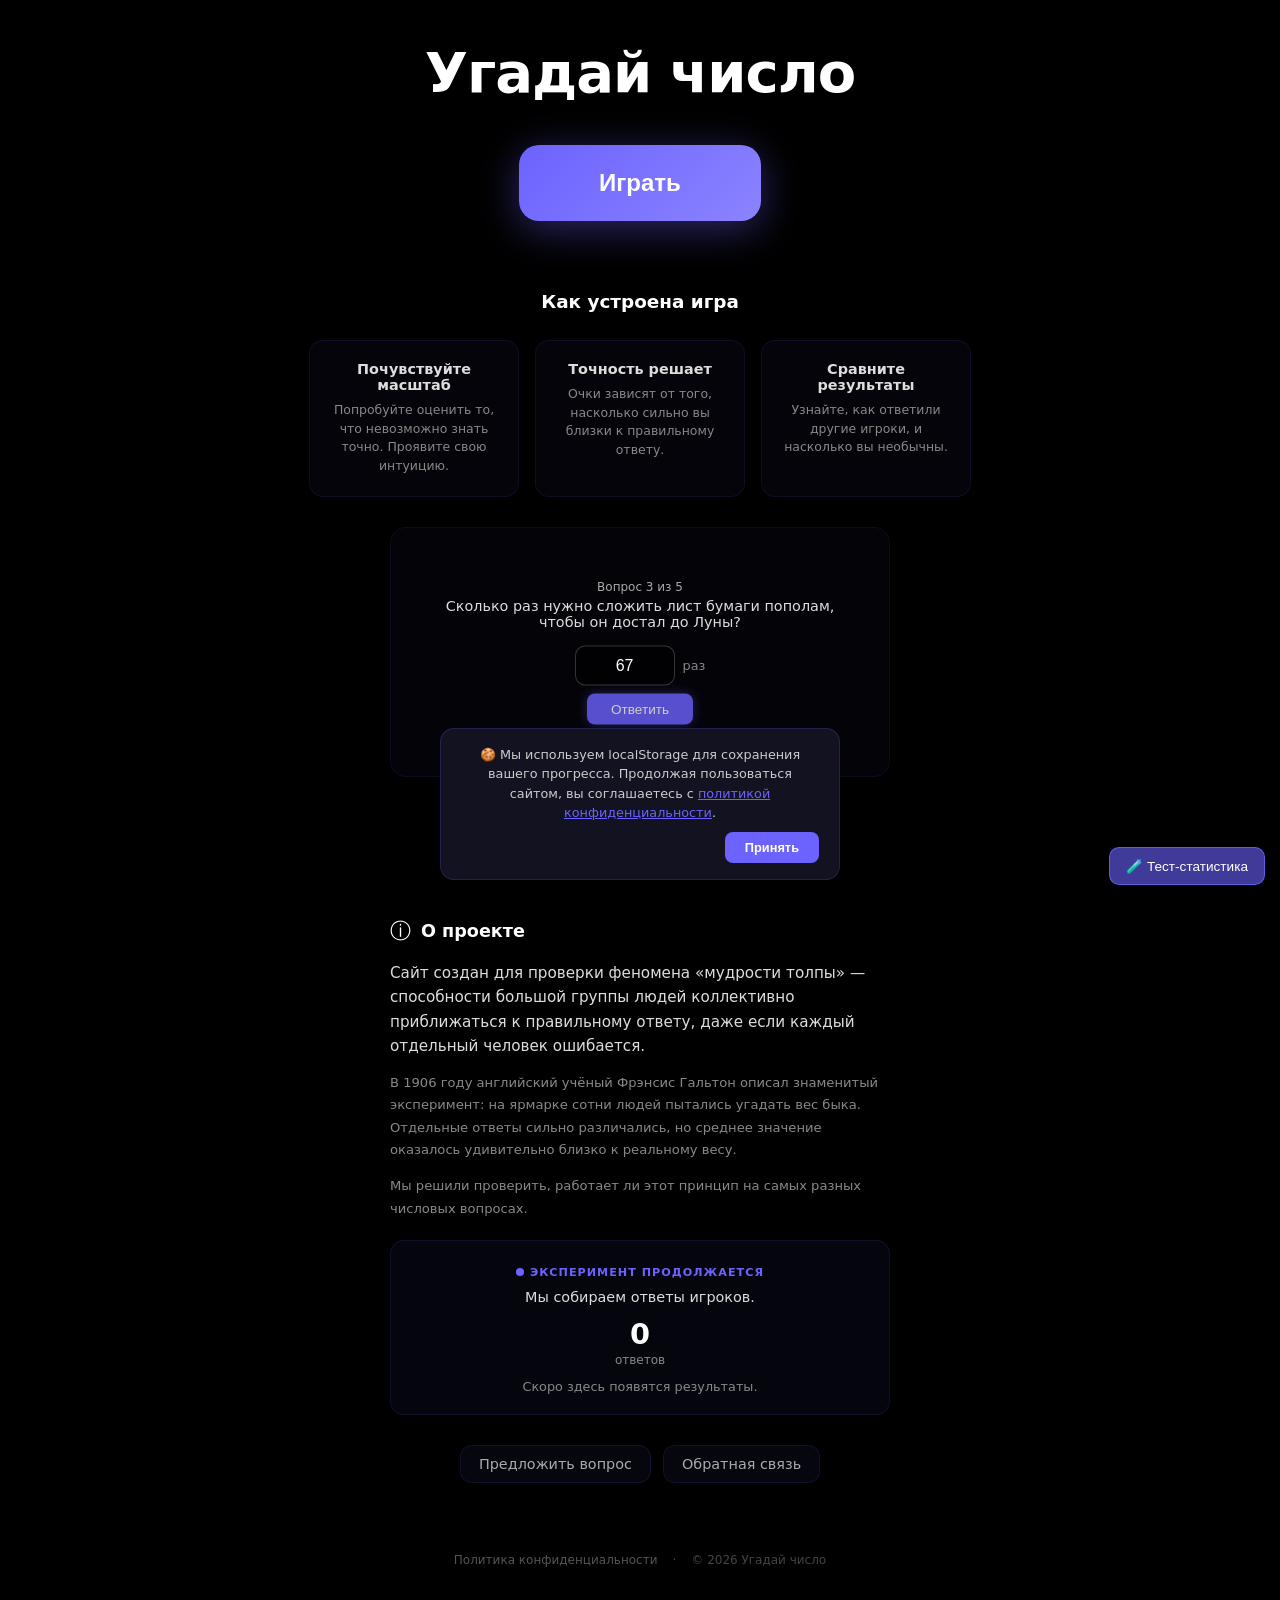
==== commit 026063ef: "формы и спиннер" ====
--- a/templates/index.html
+++ b/templates/index.html
@@ -524,8 +524,8 @@
 
             <!-- Карточки-ссылки -->
             <div class="home-links" style="margin-bottom: 50px;">
-                <a class="home-link-card" href="javascript:void(0)" onclick="openForm('question')">📝 Предложить вопрос</a>
-                <a class="home-link-card" href="javascript:void(0)" onclick="openForm('feedback')">💬 Обратная связь</a>
+                <a class="home-link-card" href="javascript:void(0)" onclick="openForm('question')">Предложить вопрос</a>
+                <a class="home-link-card" href="javascript:void(0)" onclick="openForm('feedback')">Обратная связь</a>
             </div>
 
             <!-- Футер -->
@@ -654,11 +654,12 @@
             if (type === 'question') {
                 innerHTML = `
                     <div style="background: #1a1a2e; padding: 30px; border-radius: 16px; max-width: 450px; width: 90%; border: 1px solid rgba(255,255,255,0.1);">
-                        <h3 style="margin-bottom: 15px; color: #fff;">📝 Предложить вопрос</h3>
+                        <h3 style="margin-bottom: 15px; color: #fff; text-align: center;">Предложить вопрос</h3>
                         <textarea id="form-question" placeholder="Введите вопрос" rows="2" style="width: 100%; padding: 12px; background: rgba(255,255,255,0.05); border: 1px solid rgba(255,255,255,0.15); border-radius: 10px; color: #fff; margin-bottom: 10px; font-size: 0.9rem; resize: none; font-family: inherit; overflow-y: auto;"></textarea>
-                        <input id="form-answer" placeholder="Правильный ответ (число)" type="number" style="width: 100%; padding: 12px; background: rgba(255,255,255,0.05); border: 1px solid rgba(255,255,255,0.15); border-radius: 10px; color: #fff; margin-bottom: 10px; font-size: 0.9rem;">
+                        <input id="form-answer" placeholder="Правильный ответ (число)" type="number" inputmode="numeric" pattern="[0-9]*" style="width: 100%; padding: 12px; background: rgba(255,255,255,0.05); border: 1px solid rgba(255,255,255,0.15); border-radius: 10px; color: #fff; margin-bottom: 10px; font-size: 0.9rem;">
                         <input id="form-unit" placeholder="Единица измерения" style="width: 100%; padding: 12px; background: rgba(255,255,255,0.05); border: 1px solid rgba(255,255,255,0.15); border-radius: 10px; color: #fff; margin-bottom: 10px; font-size: 0.9rem;">
-                        <input id="form-email" placeholder="Email (необязательно)" type="email" style="width: 100%; padding: 12px; background: rgba(255,255,255,0.05); border: 1px solid rgba(255,255,255,0.15); border-radius: 10px; color: #fff; margin-bottom: 15px; font-size: 0.9rem;">
+                        <p style="color: #666; font-size: 0.7rem; margin: 0 0 6px;">Необязательно, но если хотите получить ответ — оставьте</p>
+                        <input id="form-email" placeholder="Email" type="email" style="width: 100%; padding: 12px; background: rgba(255,255,255,0.05); border: 1px solid rgba(255,255,255,0.15); border-radius: 10px; color: #fff; margin-bottom: 15px; font-size: 0.9rem;">
                         <div style="display: flex; gap: 10px;">
                             <button onclick="submitForm('question')" style="flex: 1; padding: 12px; background: #6c63ff; border: none; border-radius: 10px; color: #fff; cursor: pointer; font-weight: 600;">Отправить</button>
                             <button onclick="closeModal()" style="padding: 12px 20px; background: rgba(255,255,255,0.1); border: none; border-radius: 10px; color: #aaa; cursor: pointer;">Отмена</button>
@@ -667,9 +668,10 @@
             } else {
                 innerHTML = `
                     <div style="background: #1a1a2e; padding: 30px; border-radius: 16px; max-width: 450px; width: 90%; border: 1px solid rgba(255,255,255,0.1);">
-                        <h3 style="margin-bottom: 15px; color: #fff;">💬 Обратная связь</h3>
+                        <h3 style="margin-bottom: 15px; color: #fff; text-align: center;">Обратная связь</h3>
                         <textarea id="form-text" placeholder="Ваше сообщение..." rows="3" style="width: 100%; padding: 12px; background: rgba(255,255,255,0.05); border: 1px solid rgba(255,255,255,0.15); border-radius: 10px; color: #fff; margin-bottom: 10px; font-size: 0.9rem; resize: none; font-family: inherit; overflow-y: auto;"></textarea>
-                        <input id="form-email2" placeholder="Email (необязательно)" type="email" style="width: 100%; padding: 12px; background: rgba(255,255,255,0.05); border: 1px solid rgba(255,255,255,0.15); border-radius: 10px; color: #fff; margin-bottom: 15px; font-size: 0.9rem;">
+                        <p style="color: #666; font-size: 0.7rem; margin: 0 0 6px;">Необязательно, но если хотите получить ответ — оставьте</p>
+                        <input id="form-email2" placeholder="Email" type="email" style="width: 100%; padding: 12px; background: rgba(255,255,255,0.05); border: 1px solid rgba(255,255,255,0.15); border-radius: 10px; color: #fff; margin-bottom: 15px; font-size: 0.9rem;">
                         <div style="display: flex; gap: 10px;">
                             <button onclick="submitForm('feedback')" style="flex: 1; padding: 12px; background: #6c63ff; border: none; border-radius: 10px; color: #fff; cursor: pointer; font-weight: 600;">Отправить</button>
                             <button onclick="closeModal()" style="padding: 12px 20px; background: rgba(255,255,255,0.1); border: none; border-radius: 10px; color: #aaa; cursor: pointer;">Отмена</button>
@@ -696,17 +698,37 @@
                 const a = document.getElementById('form-answer').value.trim();
                 const u = document.getElementById('form-unit').value.trim();
                 const e = document.getElementById('form-email').value.trim();
-                if (!q || !a || !u) { alert('Заполните обязательные поля!'); return; }
-                fetch('/api/suggest-question', { method: 'POST', headers: {'Content-Type':'application/json'}, body: JSON.stringify({question:q, answer:parseFloat(a), unit:u, email:e}) })
-                .then(() => { closeModal(); alert('✅ Вопрос отправлен!'); })
-                .catch(() => { closeModal(); alert('✅ Сохранено локально!'); });
+
+                if (!q && !u) { showToast('Заполните вопрос и единицу измерения!', 'warning'); return; }
+                if (!q) { showToast('Заполните вопрос.', 'warning'); return; }
+                if (!u) { showToast('Заполните единицу измерения.', 'warning'); return; }
+
+                if (!a) { showToast('Введите ответ числом.', 'warning'); return; }
+
+                const numericAnswer = parseFloat(a);
+                if (isNaN(numericAnswer)) {
+                    showToast('Ответ должен быть числом, например: 42 или 3.14', 'warning');
+                    return;
+                }
+
+                fetch('/api/suggest-question', {
+                    method: 'POST',
+                    headers: {'Content-Type':'application/json'},
+                    body: JSON.stringify({question: q, answer: numericAnswer, unit: u, email: e})
+                })
+                .then(() => { closeModal(); showToast('Спасибо! Вопрос отправлен.'); })
+                .catch(() => { closeModal(); showToast('Спасибо! Вопрос отправлен.'); });
             } else {
                 const t = document.getElementById('form-text').value.trim();
                 const e = document.getElementById('form-email2').value.trim();
-                if (!t) { alert('Напишите сообщение!'); return; }
-                fetch('/api/feedback', { method: 'POST', headers: {'Content-Type':'application/json'}, body: JSON.stringify({text:t, email:e}) })
-                .then(() => { closeModal(); alert('💬 Спасибо!'); })
-                .catch(() => { closeModal(); alert('💬 Сохранено локально!'); });
+                if (!t) { showToast('Напишите сообщение!', 'warning'); return; }
+                fetch('/api/feedback', {
+                    method: 'POST',
+                    headers: {'Content-Type':'application/json'},
+                    body: JSON.stringify({text: t, email: e})
+                })
+                .then(() => { closeModal(); showToast('Спасибо!'); })
+                .catch(() => { closeModal(); showToast('Спасибо!'); });
             }
         }
 
@@ -1042,6 +1064,7 @@
             document.getElementById('game-screen').style.display = 'none';
             document.getElementById('leaderboard-screen').style.display = 'none';
             document.getElementById('stats-screen').style.display = 'block';
+            document.getElementById('stats-container').innerHTML = '';
 
             // Сохраняем общий счёт
             await fetch('/api/save-score', {
@@ -1073,8 +1096,9 @@
 
             // Заглушка на время загрузки
             container.innerHTML = html + `
-                <div style="text-align: center; padding: 60px 20px; color: #555; font-size: 1rem;">
-                    Ожидание результатов...
+                <div style="text-align: center; padding: 60px 20px; display: flex; flex-direction: column; align-items: center; gap: 15px;">
+                    <div style="width: 40px; height: 40px; border: 3px solid rgba(108,99,255,0.15); border-top: 3px solid #6c63ff; border-radius: 50%; animation: spin 0.8s linear infinite;"></div>
+                    <span style="color: #555; font-size: 0.9rem;">Считаем результаты...</span>
                 </div>
             `;
 
@@ -1664,67 +1688,41 @@
         }
 
 
-        function openQuestionForm() {
-            // Копируем форму из showComingSoon для "Предложить вопрос"
-            const modal = document.createElement('div');
-            modal.style.cssText = `position: fixed; top: 0; left: 0; width: 100%; height: 100%; background: rgba(0,0,0,0.8); z-index: 200; display: flex; align-items: center; justify-content: center;`;
-            modal.innerHTML = `<div style="background: #1a1a2e; padding: 30px; border-radius: 16px; max-width: 450px; width: 90%; border: 1px solid rgba(255,255,255,0.1);">
-                <h3 style="margin-bottom: 15px; color: #fff;">📝 Предложить вопрос</h3>
-                <textarea id="suggest-question2" placeholder="Введите вопрос" rows="2" style="width: 100%; padding: 12px; background: rgba(255,255,255,0.05); border: 1px solid rgba(255,255,255,0.15); border-radius: 10px; color: #fff; margin-bottom: 10px; font-size: 0.9rem; resize: none; font-family: inherit;"></textarea>
-                <input id="suggest-answer2" placeholder="Правильный ответ (число)" type="number" style="width: 100%; padding: 12px; background: rgba(255,255,255,0.05); border: 1px solid rgba(255,255,255,0.15); border-radius: 10px; color: #fff; margin-bottom: 10px; font-size: 0.9rem;">
-                <input id="suggest-unit2" placeholder="Единица измерения" style="width: 100%; padding: 12px; background: rgba(255,255,255,0.05); border: 1px solid rgba(255,255,255,0.15); border-radius: 10px; color: #fff; margin-bottom: 10px; font-size: 0.9rem;">
-                <input id="suggest-email2" placeholder="Email (необязательно)" type="email" style="width: 100%; padding: 12px; background: rgba(255,255,255,0.05); border: 1px solid rgba(255,255,255,0.15); border-radius: 10px; color: #fff; margin-bottom: 15px; font-size: 0.9rem;">
-                <div style="display: flex; gap: 10px;">
-                    <button onclick="submitQuestion2()" style="flex: 1; padding: 12px; background: #6c63ff; border: none; border-radius: 10px; color: #fff; cursor: pointer; font-weight: 600;">Отправить</button>
-                    <button onclick="this.closest('div').parentElement.remove()" style="padding: 12px 20px; background: rgba(255,255,255,0.1); border: none; border-radius: 10px; color: #aaa; cursor: pointer;">Отмена</button>
-                </div>
-            </div>`;
-            document.body.appendChild(modal);
-            modal.addEventListener('click', e => { if (e.target === modal) modal.remove(); });
-            document.addEventListener('keydown', function esc(e) { if (e.key === 'Escape') { modal.remove(); document.removeEventListener('keydown', esc); }});
-        }
-
-        function submitQuestion2() {
-            const q = document.getElementById('suggest-question2').value.trim();
-            const a = document.getElementById('suggest-answer2').value.trim();
-            const u = document.getElementById('suggest-unit2').value.trim();
-            const e = document.getElementById('suggest-email2').value.trim();
-            if (!q || !a || !u) { alert('Заполните поля!'); return; }
-            fetch('/api/suggest-question', { method: 'POST', headers: {'Content-Type':'application/json'}, body: JSON.stringify({question:q, answer:parseFloat(a), unit:u, email:e}) })
-            .then(() => { document.querySelector('[style*="z-index: 200"]').remove(); alert('✅ Отправлено!'); })
-            .catch(() => { document.querySelector('[style*="z-index: 200"]').remove(); alert('✅ Сохранено локально!'); });
-        }
-
-        function openFeedbackForm() {
-            const modal = document.createElement('div');
-            modal.style.cssText = `position: fixed; top: 0; left: 0; width: 100%; height: 100%; background: rgba(0,0,0,0.8); z-index: 200; display: flex; align-items: center; justify-content: center;`;
-            modal.innerHTML = `<div style="background: #1a1a2e; padding: 30px; border-radius: 16px; max-width: 450px; width: 90%; border: 1px solid rgba(255,255,255,0.1);">
-                <h3 style="margin-bottom: 15px; color: #fff;">💬 Обратная связь</h3>
-                <textarea id="feedback-text2" placeholder="Ваше сообщение..." rows="3" style="width: 100%; padding: 12px; background: rgba(255,255,255,0.05); border: 1px solid rgba(255,255,255,0.15); border-radius: 10px; color: #fff; margin-bottom: 10px; font-size: 0.9rem; resize: none; font-family: inherit;"></textarea>
-                <input id="feedback-email2" placeholder="Email (необязательно)" type="email" style="width: 100%; padding: 12px; background: rgba(255,255,255,0.05); border: 1px solid rgba(255,255,255,0.15); border-radius: 10px; color: #fff; margin-bottom: 15px; font-size: 0.9rem;">
-                <div style="display: flex; gap: 10px;">
-                    <button onclick="submitFeedback2()" style="flex: 1; padding: 12px; background: #6c63ff; border: none; border-radius: 10px; color: #fff; cursor: pointer; font-weight: 600;">Отправить</button>
-                    <button onclick="this.closest('div').parentElement.remove()" style="padding: 12px 20px; background: rgba(255,255,255,0.1); border: none; border-radius: 10px; color: #aaa; cursor: pointer;">Отмена</button>
-                </div>
-            </div>`;
-            document.body.appendChild(modal);
-            modal.addEventListener('click', e => { if (e.target === modal) modal.remove(); });
-            document.addEventListener('keydown', function esc(e) { if (e.key === 'Escape') { modal.remove(); document.removeEventListener('keydown', esc); }});
-        }
-
-        function submitFeedback2() {
-            const t = document.getElementById('feedback-text2').value.trim();
-            const e = document.getElementById('feedback-email2').value.trim();
-            if (!t) { alert('Напишите сообщение!'); return; }
-            fetch('/api/feedback', { method: 'POST', headers: {'Content-Type':'application/json'}, body: JSON.stringify({text:t, email:e}) })
-            .then(() => { document.querySelector('[style*="z-index: 200"]').remove(); alert('💬 Спасибо!'); })
-            .catch(() => { document.querySelector('[style*="z-index: 200"]').remove(); alert('💬 Сохранено локально!'); });
-        }
-
-
         document.getElementById('user-answer').addEventListener('keypress', (e) => {
             if (e.key === 'Enter') submitAnswer();
         });
+
+        function showToast(message, type = 'success') {
+            const toast = document.createElement('div');
+            toast.style.cssText = `
+                position: fixed;
+                bottom: 30px;
+                left: 50%;
+                transform: translateX(-50%) translateY(100px);
+                background: ${type === 'success' ? 'rgba(76,175,80,0.15)' : 'rgba(108,99,255,0.15)'};
+                border: 1px solid ${type === 'success' ? 'rgba(76,175,80,0.3)' : 'rgba(108,99,255,0.3)'};
+                border-radius: 12px;
+                padding: 12px 24px;
+                color: ${type === 'success' ? '#81c784' : '#b39ddb'};
+                font-size: 0.85rem;
+                font-weight: 500;
+                z-index: 2000;
+                transition: transform 0.3s cubic-bezier(0.175, 0.885, 0.32, 1.275);
+                backdrop-filter: blur(15px);
+                pointer-events: none;
+            `;
+            toast.textContent = message;
+            document.body.appendChild(toast);
+
+            requestAnimationFrame(() => {
+                toast.style.transform = 'translateX(-50%) translateY(0)';
+            });
+
+            setTimeout(() => {
+                toast.style.transform = 'translateX(-50%) translateY(100px)';
+                setTimeout(() => toast.remove(), 300);
+            }, 2000);
+        }
     </script>
 <!-- Временная кнопка для тестирования статистики -->
     <button id="test-stats-btn" style="position: fixed; bottom: 15px; right: 15px; z-index: 999; padding: 10px 16px; background: rgba(108,99,255,0.6); border: 1px solid rgba(108,99,255,0.8); border-radius: 10px; color: #fff; font-size: 0.85rem; cursor: pointer; backdrop-filter: blur(10px);">
--- a/static/style.css
+++ b/static/style.css
@@ -471,4 +471,23 @@
 
 #demo-stats, #demo-score {
     transition: opacity 0.3s !important;
+}
+
+#form-answer::-webkit-outer-spin-button,
+#form-answer::-webkit-inner-spin-button {
+    -webkit-appearance: none;
+    margin: 0;
+}
+#form-answer {
+    -moz-appearance: textfield;
+}
+
+@keyframes spin {
+    from { transform: rotate(0deg); }
+    to { transform: rotate(360deg); }
+}
+
+#stats-screen {
+    overflow-x: hidden;
+    overflow-y: auto;
 }
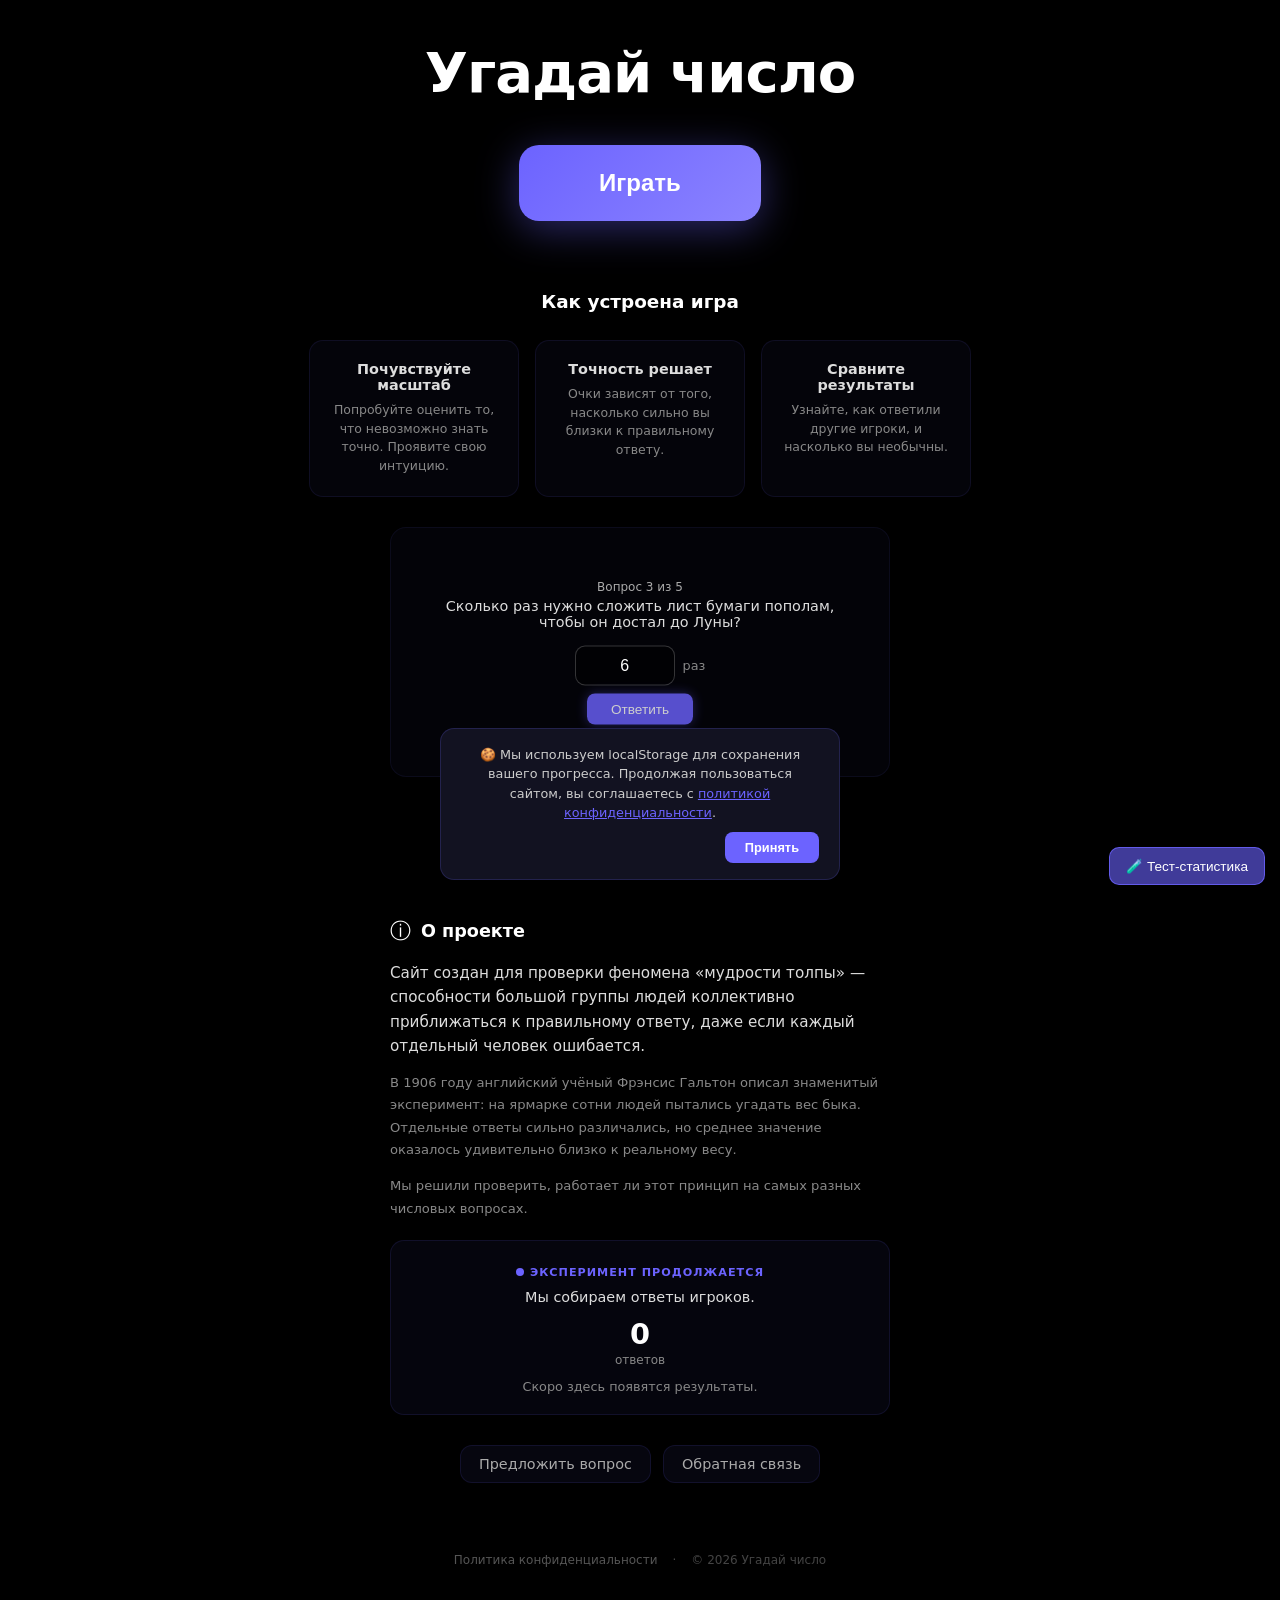
==== commit 55ec7290: "Rate limit and cache" ====
--- a/templates/index.html
+++ b/templates/index.html
@@ -602,7 +602,7 @@
         </aside>
 
         <!-- Экран статистики -->
-        <aside id="stats-screen" style="display: none; position: fixed; top: 0; left: 0; width: 100%; height: 100vh; z-index: 20; background: #000; overflow-y: auto; padding: 40px 20px 40px;">
+        <aside id="stats-screen" style="display: none;">
             <h2 style="text-align: center; margin-bottom: 30px; color: #fff;">Результаты</h2>
             <div id="stats-container"></div>
             <div style="text-align: center; margin-top: 40px; padding-bottom: 20px;">
@@ -884,6 +884,14 @@
                 headers: { 'Content-Type': 'application/json' },
                 body: JSON.stringify({ fact_id: currentFactId, user_answer: answer })
             });
+
+            if (response.status === 429) {
+                showToast('Слишком часто! Подождите секунду.', 'warning');
+                btn.disabled = false;
+                input.disabled = false;
+                return;
+            }
+
             const data = await response.json();
 
             const answerTime = (performance.now() - questionStartTime) / 1000;
@@ -1119,7 +1127,7 @@
                 html += `<h3>Вопрос ${i + 1}: ${ans.question}</h3>`;
 
                 if (stats.bins && stats.bins.length > 0) {
-                    html += `<canvas id="chart-${i}" width="550" height="250"></canvas>`;
+                    html += `<canvas id="chart-${i}" width="550" height="250" style="max-width: 100%;"></canvas>`;
 
                     const allAnswers = stats.all_answers || [];
                     const correctAnswer = stats.correct_answer;
--- a/static/style.css
+++ b/static/style.css
@@ -5,13 +5,11 @@
     background: #000;
     color: #fff;
     height: 100vh;
-    overflow-x: hidden;
     overflow-y: auto;
 }
 
 .container {
     width: 100%;
-    height: 100vh;
     position: relative;
 }
 
@@ -332,12 +330,11 @@
     top: 0;
     left: 0;
     width: 100%;
-    height: 100vh;
     z-index: 20;
-    background: rgba(0,0,0,0.95);
+    background: #000;
     padding: 30px;
-    overflow-y: auto;
     text-align: center;
+    overflow: visible;
 }
 
 #stats-screen h2 {
@@ -487,7 +484,16 @@
     to { transform: rotate(360deg); }
 }
 
-#stats-screen {
-    overflow-x: hidden;
-    overflow-y: auto;
+#stats-screen::-webkit-scrollbar {
+    width: 8px;
+}
+#stats-screen::-webkit-scrollbar-track {
+    background: #1a1a2e;
+}
+#stats-screen::-webkit-scrollbar-thumb {
+    background: #6c63ff;
+    border-radius: 4px;
+}
+#stats-screen::-webkit-scrollbar-thumb:hover {
+    background: #8b83ff;
 }
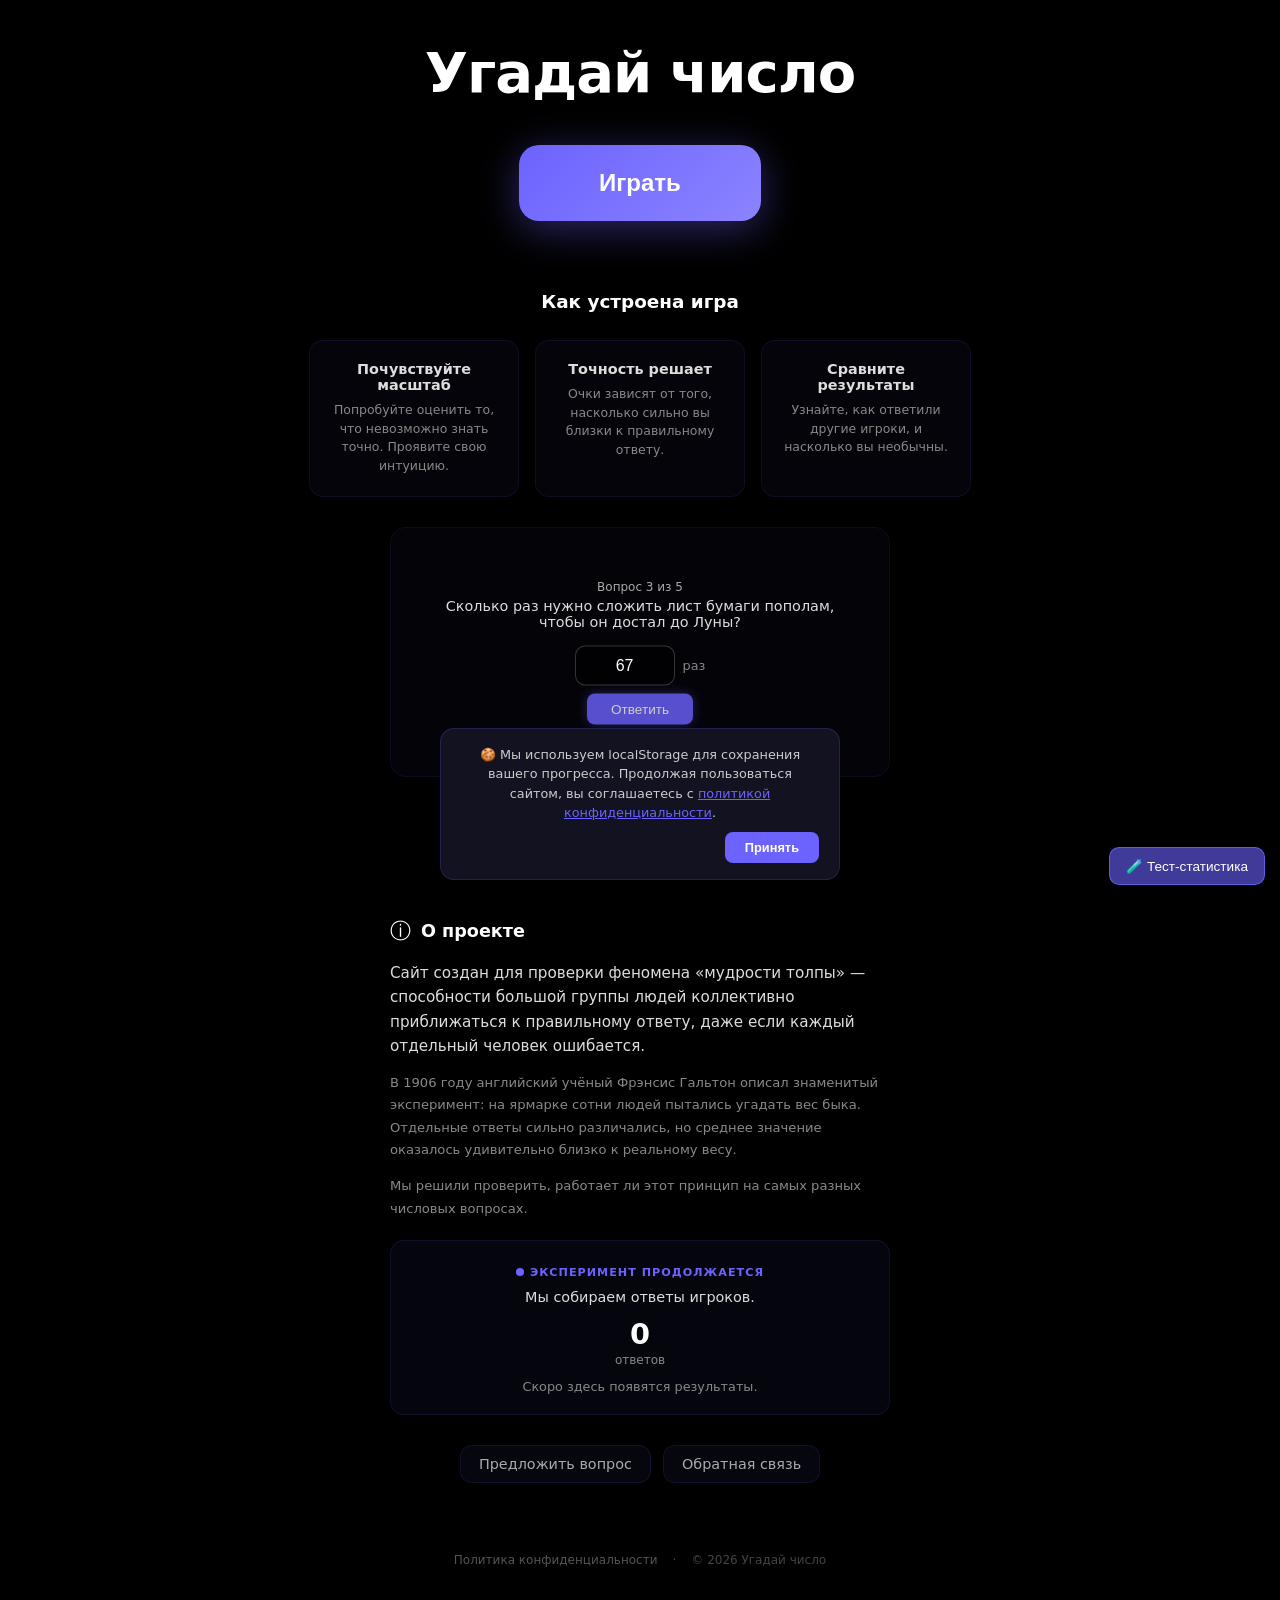
==== commit 537d0ccd: "final commit" ====
--- a/templates/index.html
+++ b/templates/index.html
@@ -590,6 +590,9 @@
                         <span class="unit" id="unit-label"></span>
                     </div>
                     <button class="submit-btn" onclick="submitAnswer()">Ответить</button>
+                        <p style="color: #666; font-size: 0.75rem; margin-top: 10px; text-align: center;">
+                            Не гуглите!
+                        </p>
                 </div>
             </div>
         </main>
@@ -615,6 +618,7 @@
     </div>
 
     <script>
+        let usedFactIds = [];
         let currentFactId = null;
         let totalScore = 0;
         let questionsAnswered = 0;
@@ -624,13 +628,16 @@
         let questionStartTime = 0;
 
         const categoryStyles = {
-            200:   { color: '#fff', glow: '#9e9e9e', bg: 'rgba(158,158,158,0.3)' },
-            800:   { color: '#fff', glow: '#80deea', bg: 'rgba(128,222,234,0.3)' },
-            2000:  { color: '#fff', glow: '#42a5f5', bg: 'rgba(66,165,245,0.3)' },
-            4000:  { color: '#fff', glow: '#ef5350', bg: 'rgba(239,83,80,0.3)' },
-            6500:  { color: '#fff', glow: '#ab47bc', bg: 'rgba(171,71,188,0.3)' },
-            10000: { color: '#fff', glow: '#f48fb1', bg: 'rgba(244,143,177,0.3)' },
-            15000: { color: '#fff', glow: '#ffd700', bg: 'rgba(255,215,0,0.4)' }
+            200:   { color: '#ffffff', glow: '#ffffff', bg: 'rgba(255,255,255,0.3)' },
+            800:   { color: '#00e5ff', glow: '#00e5ff', bg: 'rgba(0,229,255,0.3)' },
+            2000:  { color: '#2979ff', glow: '#2979ff', bg: 'rgba(41,121,255,0.3)' },
+            4000:  { color: '#ff1744', glow: '#ff1744', bg: 'rgba(255,23,68,0.3)' },
+            6500:  { color: '#d500f9', glow: '#d500f9', bg: 'rgba(213,0,249,0.3)' },
+            8000:  { color: '#ff9100', glow: '#ff9100', bg: 'rgba(255,145,0,0.3)' },
+            10000: { color: '#76ff03', glow: '#76ff03', bg: 'rgba(118,255,3,0.3)' },
+            12000: { color: '#00e5ff', glow: '#00e5ff', bg: 'rgba(0,229,255,0.3)' },
+            14000: { color: '#ffea00', glow: '#ffea00', bg: 'rgba(255,234,0,0.3)' },
+            15000: { color: '#ffd700', glow: '#ffd700', bg: 'rgba(255,215,0,0.4)' }
         };
 
         function getCategoryStyle(points) {
@@ -734,9 +741,11 @@
 
         // ===== ИГРОВЫЕ ФУНКЦИИ =====
         function startGame() {
+            usedFactIds = [];
             document.getElementById('home-screen').style.display = 'none';
             document.getElementById('game-screen').style.display = 'block';
             document.querySelector('header').style.display = 'flex';
+            document.body.style.overflow = 'hidden';
             totalScore = 0;
             questionsAnswered = 0;
             currentGameAnswers = [];
@@ -745,6 +754,8 @@
         }
 
         function restartGame() {
+            usedFactIds = [];
+            document.body.style.overflow = 'auto';
             totalScore = 0;
             questionsAnswered = 0;
             currentGameAnswers = [];
@@ -766,10 +777,18 @@
                 endGame();
                 return;
             }
+
+            let data;
+            let attempts = 0;
+
+            do {
+                const response = await fetch('/api/question');
+                data = await response.json();
+                attempts++;
+            } while (usedFactIds.includes(data.fact_id) && attempts < 20);
+
+            usedFactIds.push(data.fact_id);
             questionStartTime = performance.now();
-
-            const response = await fetch('/api/question');
-            const data = await response.json();
 
             currentFactId = data.fact_id;
             document.getElementById('question-text').textContent = data.question;
@@ -816,18 +835,18 @@
 
         function animateScoreBrawlStars(container, element, targetPoints, style) {
             return new Promise(resolve => {
-                const duration = 1200 + (targetPoints / 15000) * 1400;
+                const duration = 800 + (targetPoints / 15000) * 2000;
                 const startTime = performance.now();
 
-                const intensity = Math.min(1, targetPoints / 15000);
-                const baseGlow = 10 + intensity * 20; // было 15 + intensity * 50
                 const baseFontSize = 3.5;
 
-                element.style.color = '#fff';
-                element.style.textShadow = `
-                    0 0 ${baseGlow * 0.5}px ${style.glow},
-                    0 0 ${baseGlow}px ${style.glow}
-                `;
+                // Белый для всех, золотой для 14000+
+                if (targetPoints >= 14000) {
+                    element.style.color = '#ffd700';
+                } else {
+                    element.style.color = '#ffffff';
+                }
+                element.style.textShadow = 'none';
                 element.style.fontSize = baseFontSize + 'rem';
 
                 function update(currentTime) {
@@ -845,21 +864,7 @@
                         requestAnimationFrame(update);
                     } else {
                         element.textContent = '+' + targetPoints.toLocaleString();
-
-                        // Лёгкая вспышка без гигантских теней
-                        element.style.textShadow = `
-                            0 0 ${baseGlow * 2}px ${style.glow},
-                            0 0 ${baseGlow * 4}px ${style.glow}
-                        `;
-
-                        setTimeout(() => {
-                            element.style.transition = 'text-shadow 0.2s ease';
-                            element.style.textShadow = ''; // Сбрасываем, чтобы CSS мог управлять
-                            setTimeout(() => {
-                                element.style.transition = '';
-                                resolve();
-                            }, 200);
-                        }, 100);
+                        resolve();
                     }
                 }
                 requestAnimationFrame(update);
@@ -994,14 +999,17 @@
 
                 const flyer = document.createElement('div');
                 flyer.textContent = '+' + points.toLocaleString();
+
+                // Цвет: белый для всех, золотой для 14000+
+                const flyerColor = points >= 14000 ? '#ffd700' : '#ffffff';
+
                 flyer.style.cssText = `
                     position: fixed;
                     left: ${startX}px;
                     top: ${startY}px;
                     font-size: 2rem;
                     font-weight: 900;
-                    color: ${style.color};
-                    text-shadow: 0 0 20px ${style.glow}, 0 0 40px ${style.glow};
+                    color: ${flyerColor};
                     z-index: 1000;
                     pointer-events: none;
                     transform: translate(-50%, -50%) scale(1);
@@ -1069,6 +1077,7 @@
         }
 
         async function endGame() {
+            document.body.style.overflow = 'auto';
             document.getElementById('game-screen').style.display = 'none';
             document.getElementById('leaderboard-screen').style.display = 'none';
             document.getElementById('stats-screen').style.display = 'block';
@@ -1754,5 +1763,27 @@
             loadStats();
         });
     </script>
+         <button onclick="testImage('/static/images_webp/46.webp')">Тест картинки</button>
+    <script>
+        function testImage(path) {
+            // Показываем game-screen
+            document.getElementById('game-screen').style.display = 'block';
+            document.querySelector('header').style.display = 'flex';
+            document.getElementById('home-screen').style.display = 'none';
+
+            const img = document.getElementById('fact-image');
+            img.src = path + '?v=' + Date.now();
+            img.style.display = 'block';
+            img.style.zIndex = '2';
+            img.classList.add('blurred');
+            img.classList.remove('revealed');
+
+            setTimeout(() => {
+                img.classList.remove('blurred');
+                img.classList.add('revealed');
+            }, 2000);
+        }
+    </script>
+
 </body>
 </html>
--- a/static/style.css
+++ b/static/style.css
@@ -52,7 +52,7 @@
     width: 100%;
     height: 100%;
     object-fit: cover;
-    z-index: 0;
+    z-index: 2;
     transition: filter 0.6s ease, opacity 0.2s ease;
 }
 
@@ -82,7 +82,7 @@
 /* Очки */
 .question-area {
     position: fixed;
-    bottom: 190px;
+    bottom: 215px;
     left: 0;
     width: 100%;
     z-index: 5;
@@ -118,6 +118,8 @@
     letter-spacing: 3px;
     display: inline-block;
     will-change: transform;
+    /*-webkit-text-stroke: 1.5px rgba(0,0,0,0.5);
+    paint-order: stroke fill;*/
 }
 
 .answer-area {
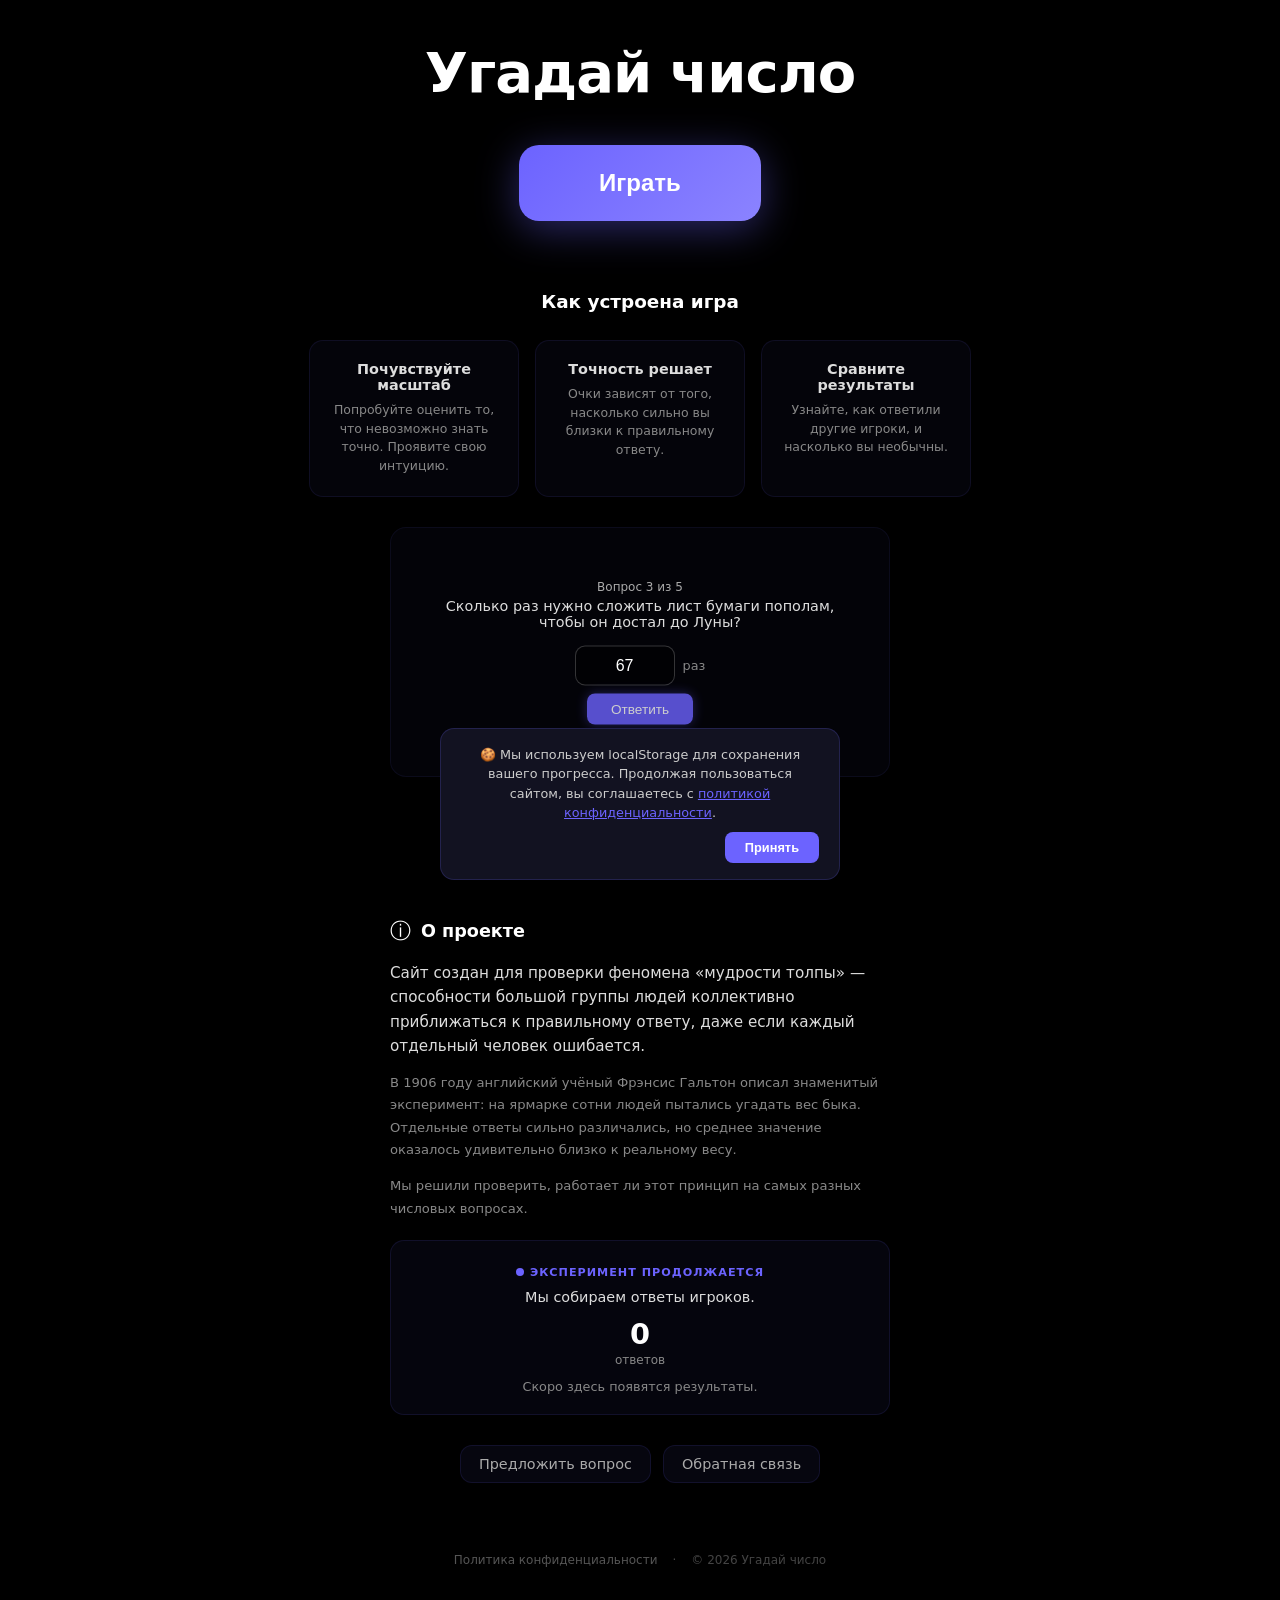
==== commit 284f15cc: "final commit2" ====
--- a/templates/index.html
+++ b/templates/index.html
@@ -1741,10 +1741,10 @@
             }, 2000);
         }
     </script>
-<!-- Временная кнопка для тестирования статистики -->
+<!-- Временная кнопка для тестирования статистики
     <button id="test-stats-btn" style="position: fixed; bottom: 15px; right: 15px; z-index: 999; padding: 10px 16px; background: rgba(108,99,255,0.6); border: 1px solid rgba(108,99,255,0.8); border-radius: 10px; color: #fff; font-size: 0.85rem; cursor: pointer; backdrop-filter: blur(10px);">
         🧪 Тест-статистика
-    </button>
+    </button>-->
 
     <script>
         document.getElementById('test-stats-btn').addEventListener('click', () => {
@@ -1763,7 +1763,7 @@
             loadStats();
         });
     </script>
-         <button onclick="testImage('/static/images_webp/46.webp')">Тест картинки</button>
+         <!--<button onclick="testImage('/static/images_webp/46.webp')">Тест картинки</button>-->
     <script>
         function testImage(path) {
             // Показываем game-screen
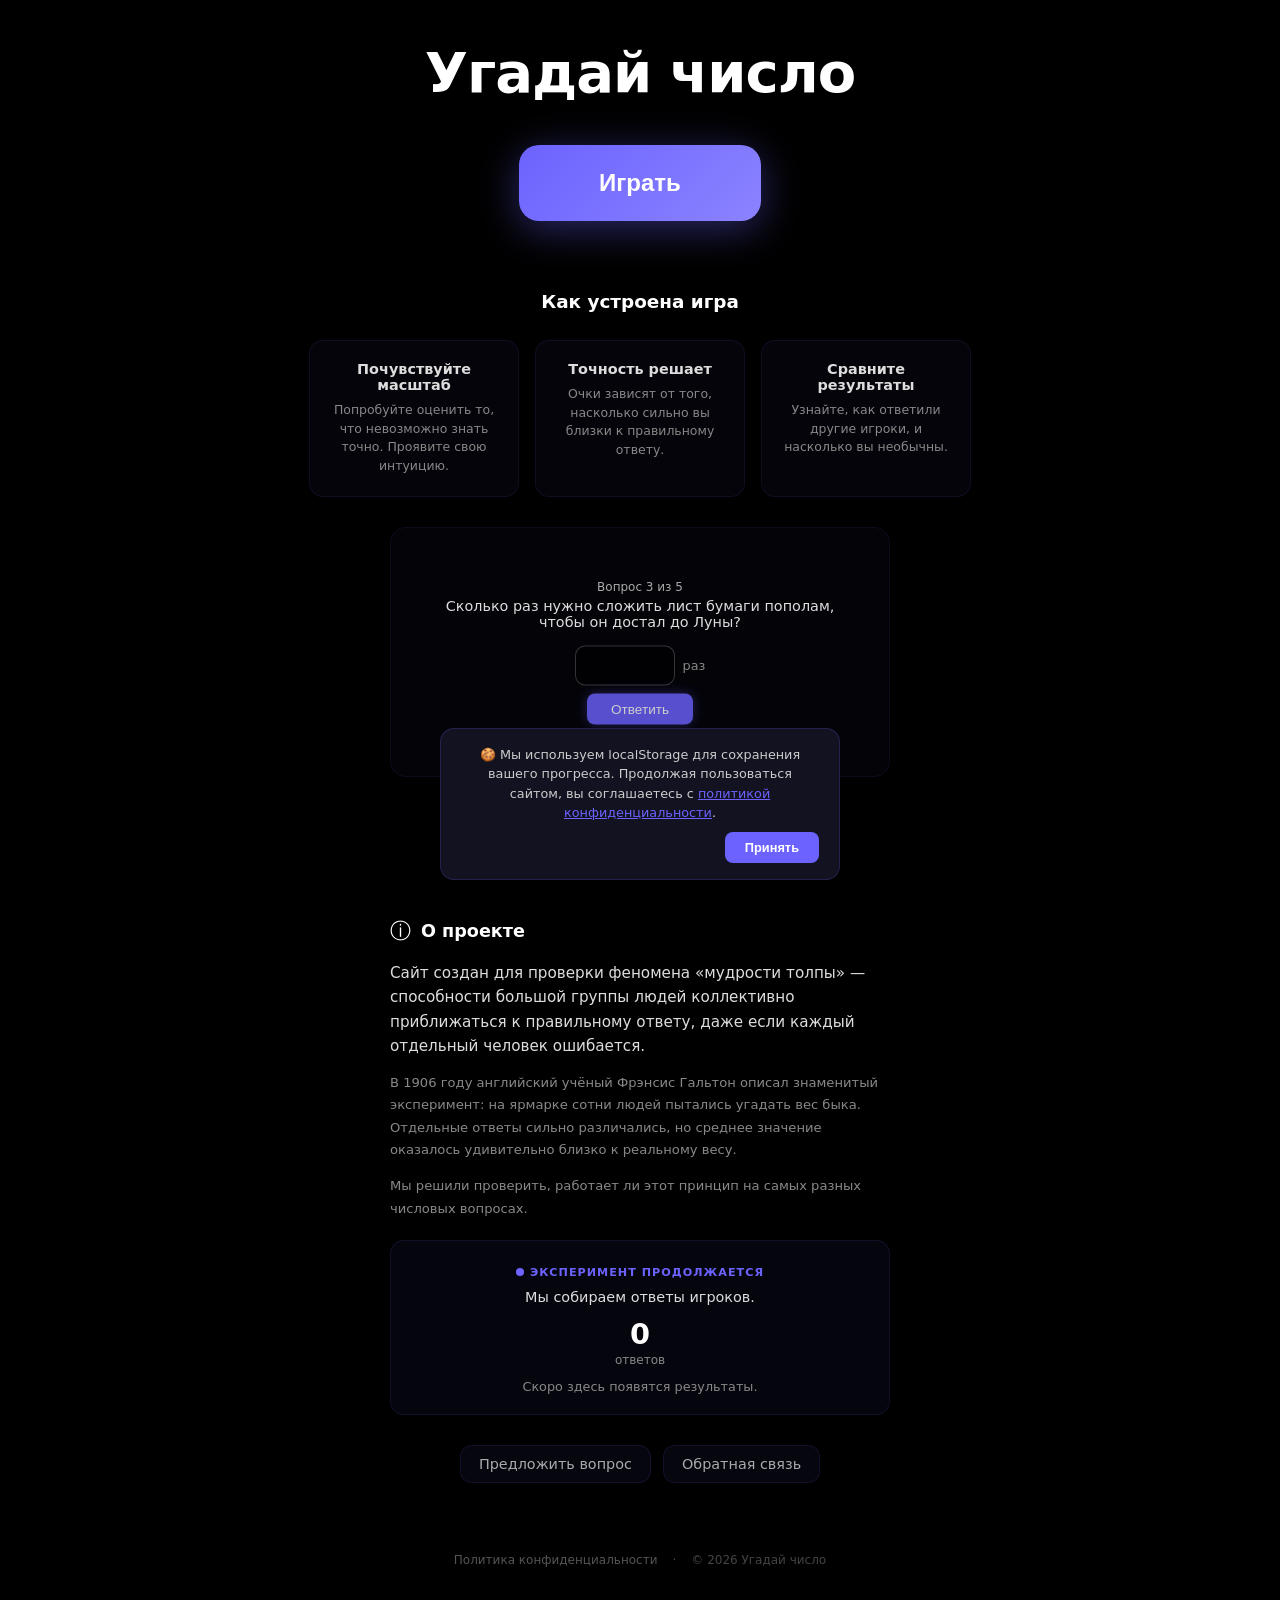
==== commit b26aca1a: "delete leaderboard" ====
--- a/templates/index.html
+++ b/templates/index.html
@@ -597,13 +597,6 @@
             </div>
         </main>
 
-        <!-- Таблица лидеров -->
-        <aside id="leaderboard-screen" style="display: none;">
-            <h2>🏆 Таблица лидеров</h2>
-            <ol id="leaderboard-list"></ol>
-            <button onclick="restartGame()">Играть ещё</button>
-        </aside>
-
         <!-- Экран статистики -->
         <aside id="stats-screen" style="display: none;">
             <h2 style="text-align: center; margin-bottom: 30px; color: #fff;">Результаты</h2>
@@ -1083,16 +1076,8 @@
             document.getElementById('stats-screen').style.display = 'block';
             document.getElementById('stats-container').innerHTML = '';
 
-            // Сохраняем общий счёт
-            await fetch('/api/save-score', {
-                method: 'POST',
-                headers: { 'Content-Type': 'application/json' },
-                body: JSON.stringify({ user_id: userId, score: totalScore })
-            });
-
             // Загружаем статистику
             await loadStats();
-            loadLeaderboard();
         }
 
         async function loadStats() {
@@ -1695,15 +1680,6 @@
             return userRange ? userRange.pct : 0;
         }
 
-        async function loadLeaderboard() {
-            const response = await fetch('/api/leaderboard');
-            const data = await response.json();
-            const list = document.getElementById('leaderboard-list');
-            list.innerHTML = data.map(entry =>
-                `<li>${entry.nickname} — ${entry.best_score.toLocaleString()} очков</li>`
-            ).join('');
-        }
-
 
         document.getElementById('user-answer').addEventListener('keypress', (e) => {
             if (e.key === 'Enter') submitAnswer();
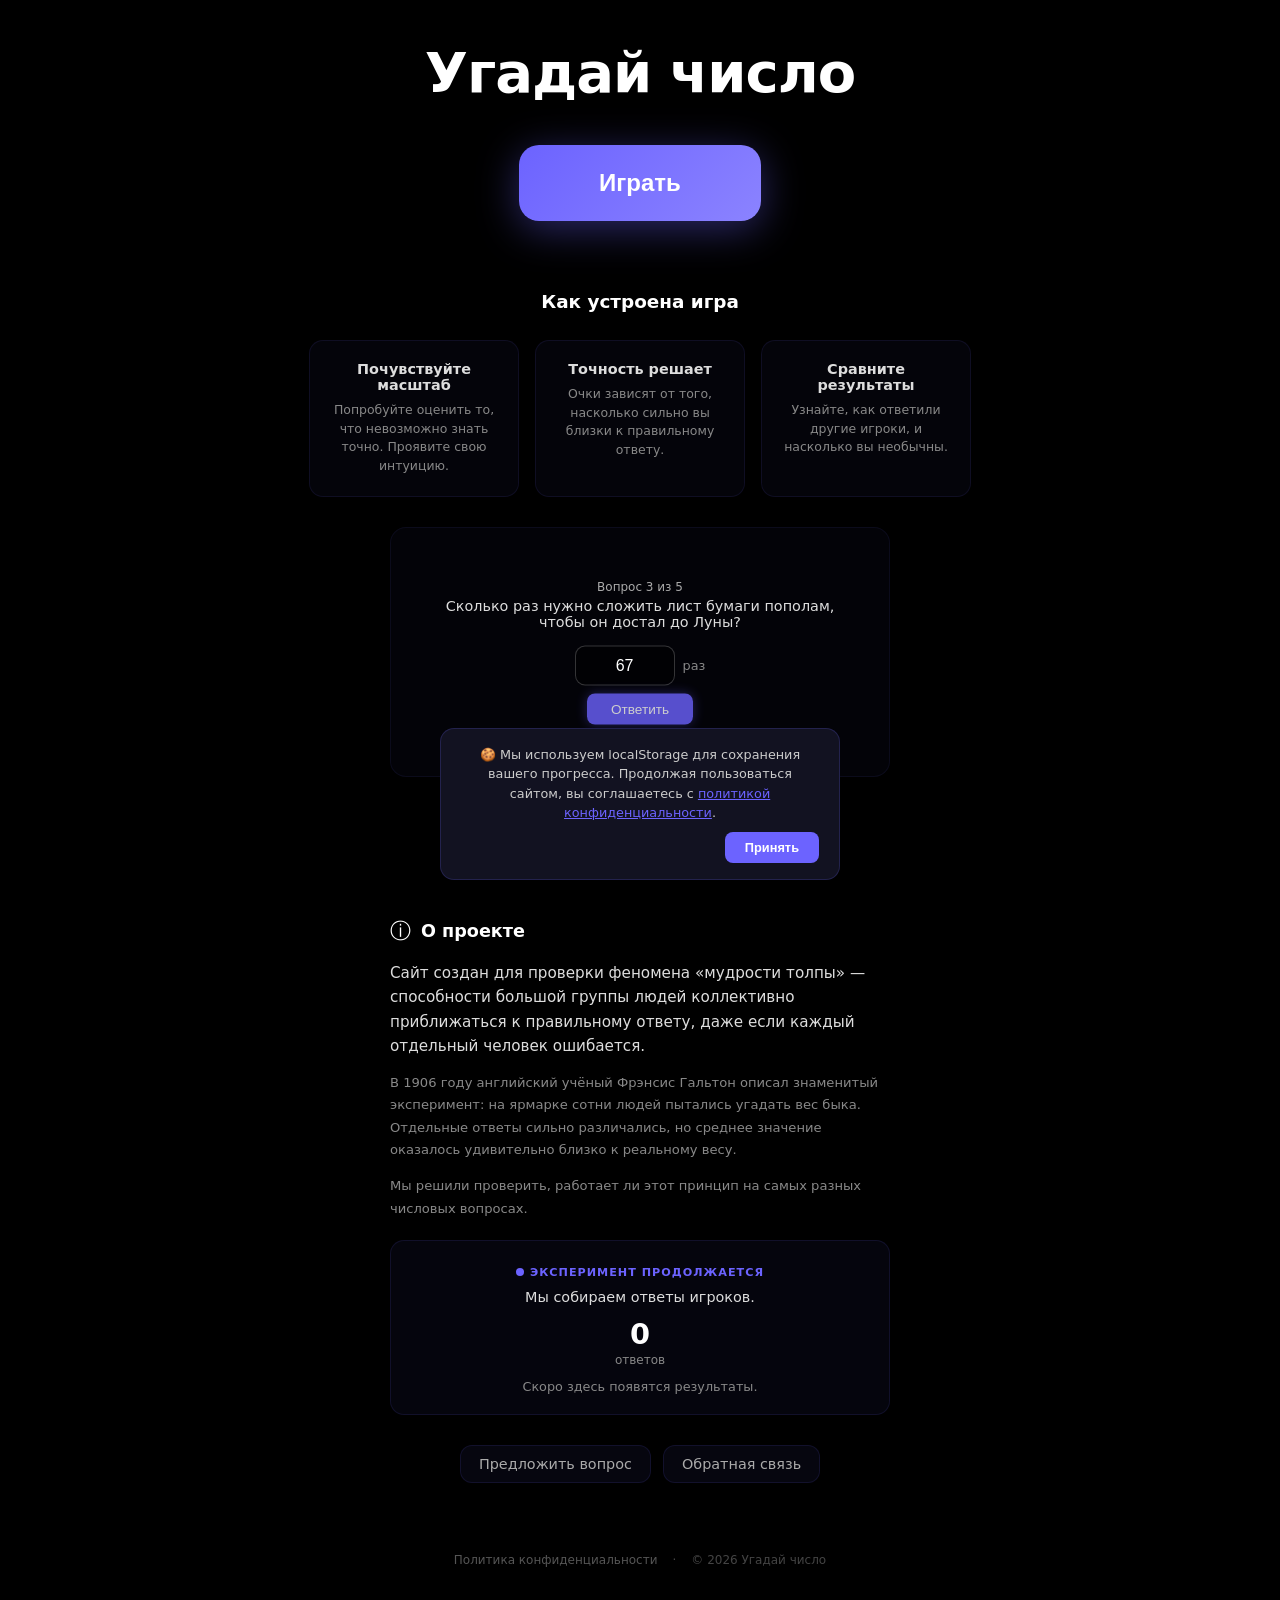
==== commit fd279953: "delete leaderboard2" ====
--- a/templates/index.html
+++ b/templates/index.html
@@ -754,7 +754,6 @@
             currentGameAnswers = [];
             document.getElementById('current-score').textContent = '0';
             document.getElementById('game-screen').style.display = 'none';
-            document.getElementById('leaderboard-screen').style.display = 'none';
             document.getElementById('stats-screen').style.display = 'none';
             document.querySelector('header').style.display = 'none';
             document.getElementById('home-screen').style.display = 'flex';
@@ -1072,10 +1071,8 @@
         async function endGame() {
             document.body.style.overflow = 'auto';
             document.getElementById('game-screen').style.display = 'none';
-            document.getElementById('leaderboard-screen').style.display = 'none';
             document.getElementById('stats-screen').style.display = 'block';
             document.getElementById('stats-container').innerHTML = '';
-
             // Загружаем статистику
             await loadStats();
         }
@@ -1681,6 +1678,8 @@
         }
 
 
+
+
         document.getElementById('user-answer').addEventListener('keypress', (e) => {
             if (e.key === 'Enter') submitAnswer();
         });
@@ -1734,7 +1733,6 @@
             totalScore = 30000;
             document.getElementById('current-score').textContent = totalScore.toLocaleString();
             document.getElementById('game-screen').style.display = 'none';
-            document.getElementById('leaderboard-screen').style.display = 'none';
             document.getElementById('stats-screen').style.display = 'block';
             loadStats();
         });
